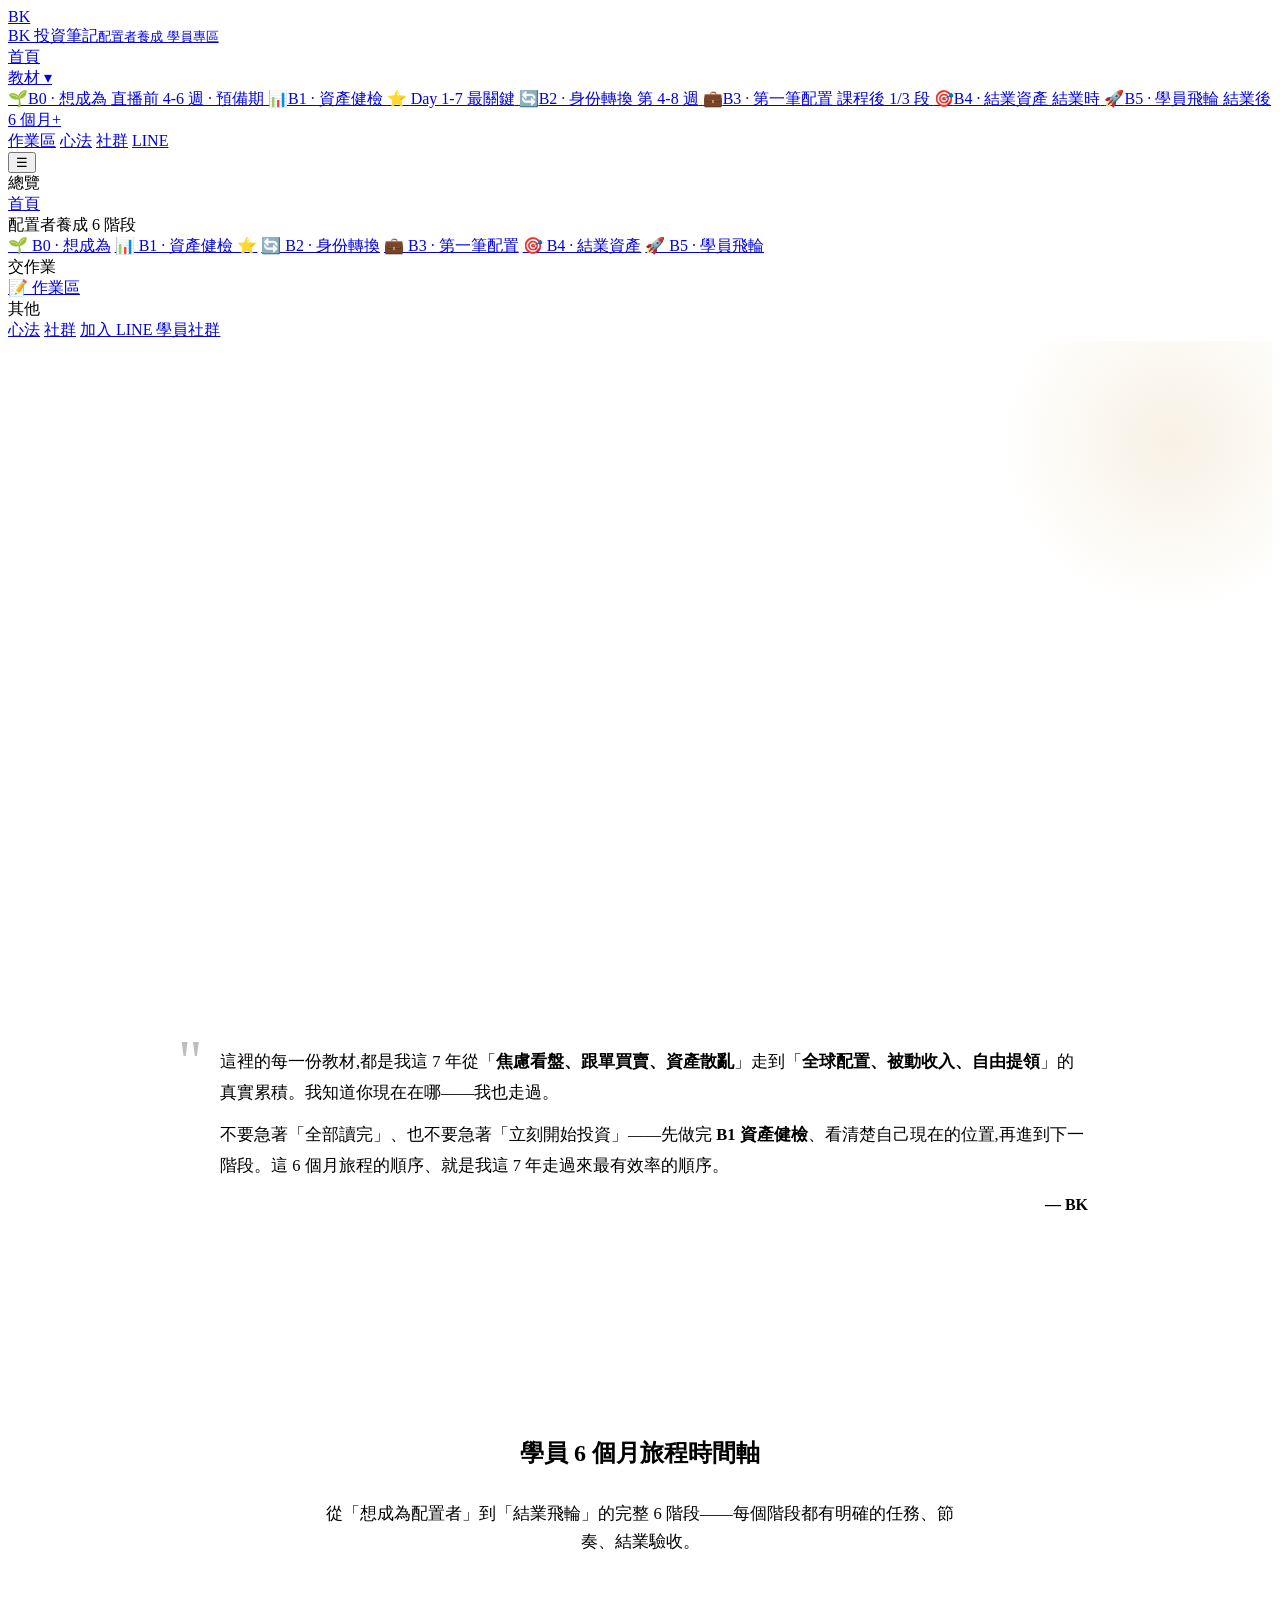
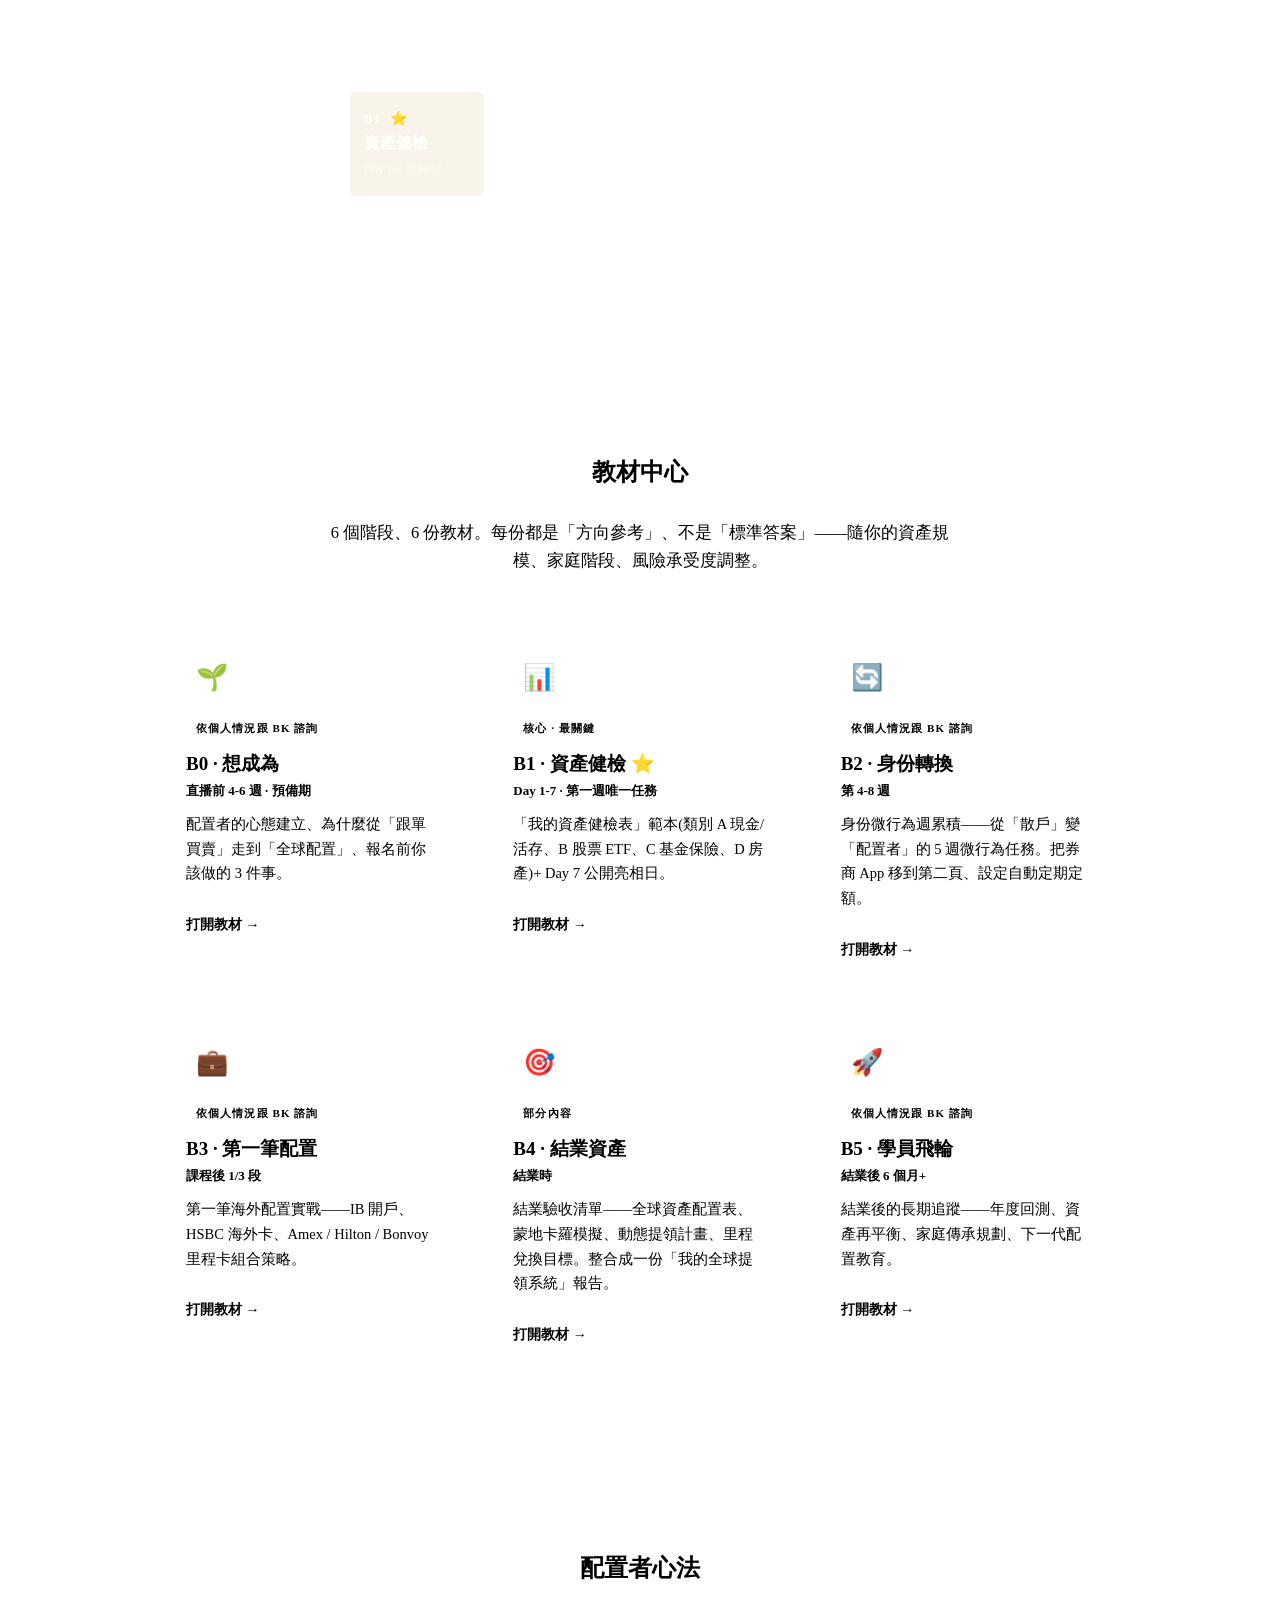
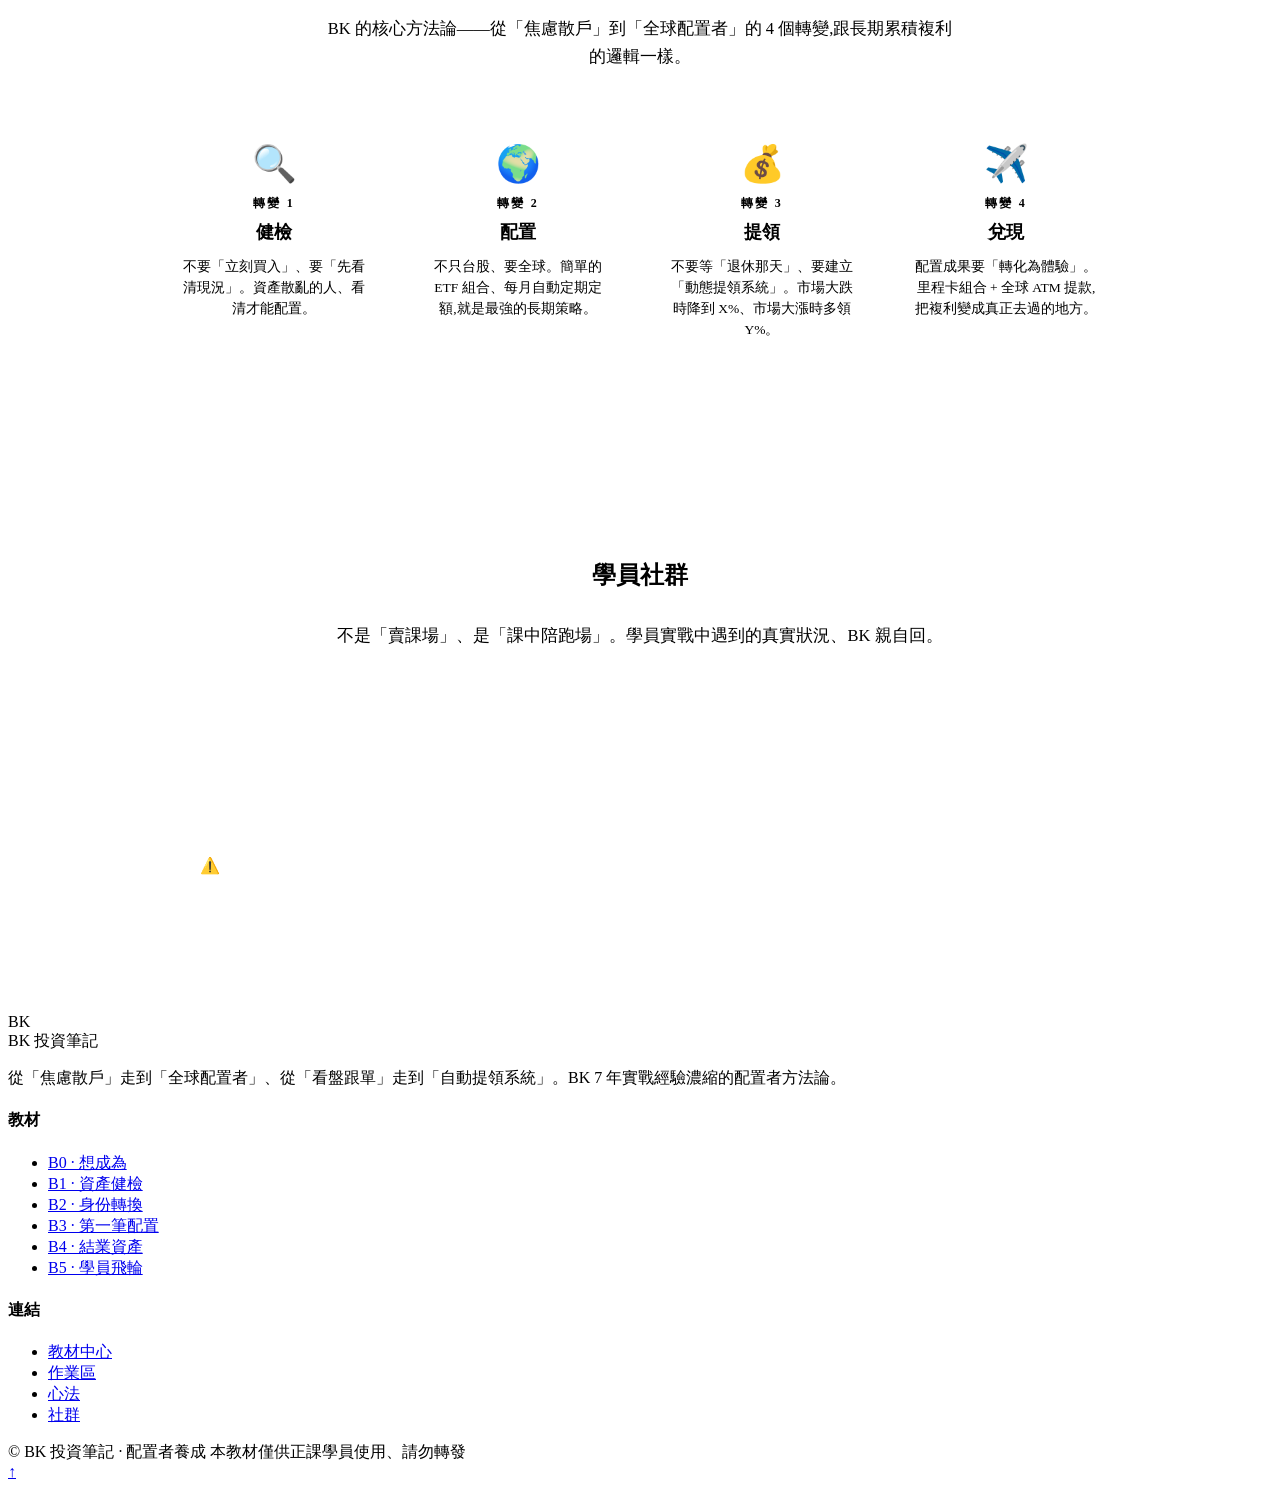
==== index.html @ ac39cd27 "更新 index.html via EZPage" ====
<!DOCTYPE html>
<html lang="zh-Hant">
<head>
<meta charset="UTF-8">
<meta name="viewport" content="width=device-width, initial-scale=1.0">
<meta http-equiv="Cache-Control" content="no-cache, no-store, must-revalidate">
<title>BK 投資筆記｜配置者養成 學員專區</title>
<link rel="stylesheet" href="shared.css">
<style>
  /* ===== Hero ===== */
  .hero {
    background: linear-gradient(135deg, var(--bg-darker) 0%, var(--forest) 60%, var(--forest-deep) 100%);
    color: #fff;
    padding: 100px 36px 80px;
    position: relative;
    overflow: hidden;
  }
  .hero::before {
    content: "";
    position: absolute;
    top: -100px; right: -100px;
    width: 400px; height: 400px;
    background: radial-gradient(circle, rgba(212,180,106,0.18) 0%, transparent 60%);
    pointer-events: none;
  }
  .hero-inner {
    max-width: 960px;
    margin: 0 auto;
    position: relative;
    z-index: 2;
  }
  .hero-eyebrow {
    color: var(--gold-bright);
    font-size: 13px;
    letter-spacing: 0.3em;
    text-transform: uppercase;
    font-weight: 700;
    margin-bottom: 16px;
  }
  .hero h1 {
    color: #fff;
    font-size: 48px;
    line-height: 1.15;
    margin: 0 0 20px;
    font-weight: 800;
    letter-spacing: -0.01em;
    max-width: 760px;
  }
  @media (max-width: 640px) { .hero { padding: 60px 22px 50px; } .hero h1 { font-size: 30px; } }
  .hero h1 .accent {
    background: linear-gradient(135deg, var(--gold-bright), var(--gold));
    -webkit-background-clip: text;
    background-clip: text;
    color: transparent;
  }
  .hero-sub {
    font-size: 18px;
    color: rgba(255,255,255,0.85);
    line-height: 1.65;
    max-width: 660px;
    margin: 0 0 32px;
  }
  .hero-stats {
    display: flex;
    flex-wrap: wrap;
    gap: 32px;
    margin-top: 36px;
    padding-top: 32px;
    border-top: 1px solid rgba(255,255,255,0.15);
  }
  .hero-stats .stat-num {
    font-size: 32px;
    font-weight: 800;
    color: var(--gold-bright);
    line-height: 1;
    margin-bottom: 6px;
  }
  .hero-stats .stat-lbl {
    font-size: 13px;
    color: rgba(255,255,255,0.75);
    letter-spacing: 0.05em;
  }

  /* ===== Section helpers ===== */
  .home-section {
    max-width: 960px;
    margin: 0 auto;
    padding: 80px 36px;
  }
  @media (max-width: 640px) { .home-section { padding: 60px 22px; } }
  .home-section h2.centered {
    display: block;
    border-bottom: 0;
    text-align: center;
    margin-bottom: 12px;
    padding-bottom: 0;
  }
  .home-section h2.centered::after {
    content: "";
    display: block;
    width: 60px; height: 3px;
    background: var(--gold);
    margin: 16px auto 0;
  }
  .section-lead {
    text-align: center;
    color: var(--ink-2);
    font-size: 16.5px;
    max-width: 640px;
    margin: 0 auto 48px;
    line-height: 1.7;
  }

  /* ===== BK 給你的話 ===== */
  .bk-msg {
    background: var(--bg-card);
    border: 1px solid var(--line);
    border-left: 5px solid var(--gold);
    border-radius: 0 6px 6px 0;
    padding: 28px 32px;
    margin-top: 40px;
    position: relative;
  }
  .bk-msg .quote-mark {
    position: absolute;
    top: 12px; left: 18px;
    font-family: Georgia, serif;
    font-size: 60px;
    color: var(--gold);
    line-height: 1;
    opacity: 0.25;
  }
  .bk-msg .bm-text {
    font-size: 16.5px;
    color: var(--ink-2);
    line-height: 1.85;
    padding-left: 28px;
    margin: 0 0 12px;
  }
  .bk-msg .bm-sign {
    text-align: right;
    color: var(--gold-deep);
    font-weight: 700;
    margin-top: 14px;
    padding-left: 28px;
  }

  /* ===== B0-B5 時間軸 ===== */
  .journey-box {
    background: linear-gradient(135deg, var(--bg-darker) 0%, var(--forest) 100%);
    color: #fff;
    border-radius: 8px;
    padding: 40px;
    margin: 40px 0;
  }
  @media (max-width: 640px) { .journey-box { padding: 28px 22px; } }
  .journey-box h3 {
    color: var(--gold-bright);
    font-size: 14px;
    letter-spacing: 0.25em;
    text-transform: uppercase;
    font-weight: 700;
    margin: 0 0 28px;
  }
  .journey-grid {
    display: grid;
    grid-template-columns: repeat(6, 1fr);
    gap: 12px;
  }
  @media (max-width: 900px) { .journey-grid { grid-template-columns: repeat(3, 1fr); } }
  @media (max-width: 600px) { .journey-grid { grid-template-columns: repeat(2, 1fr); } }
  .journey-item {
    background: rgba(255,255,255,0.06);
    padding: 18px 14px;
    border-radius: 6px;
    border: 1px solid rgba(255,255,255,0.08);
    text-decoration: none;
    color: inherit;
    transition: all 0.2s;
    display: block;
  }
  .journey-item:hover {
    background: rgba(212,180,106,0.12);
    border-color: var(--gold);
    transform: translateY(-2px);
  }
  .journey-item.featured {
    background: rgba(212,180,106,0.15);
    border-color: var(--gold);
    box-shadow: 0 0 0 1px var(--gold);
  }
  .journey-item .ji-num {
    color: var(--gold-bright);
    font-size: 13px;
    font-weight: 800;
    letter-spacing: 0.1em;
    margin-bottom: 6px;
  }
  .journey-item .ji-star {
    color: var(--gold);
    font-size: 14px;
    margin-left: 4px;
  }
  .journey-item .ji-title {
    color: #fff;
    font-weight: 700;
    font-size: 15.5px;
    margin-bottom: 6px;
  }
  .journey-item .ji-when {
    color: rgba(255,255,255,0.65);
    font-size: 12px;
    line-height: 1.5;
  }

  /* ===== 教材卡片 ===== */
  .mat-grid {
    display: grid;
    grid-template-columns: repeat(3, 1fr);
    gap: 22px;
    margin-top: 32px;
  }
  @media (max-width: 900px) { .mat-grid { grid-template-columns: repeat(2, 1fr); } }
  @media (max-width: 640px) { .mat-grid { grid-template-columns: 1fr; gap: 16px; } }
  .mat-card {
    background: var(--bg-card);
    border: 1px solid var(--line);
    border-radius: 8px;
    padding: 28px 26px;
    transition: all 0.2s;
    position: relative;
    overflow: hidden;
    text-decoration: none;
    color: inherit;
    display: block;
  }
  .mat-card::before {
    content: "";
    position: absolute;
    top: 0; left: 0; right: 0;
    height: 4px;
    background: var(--gold);
    transform: scaleX(0);
    transform-origin: left;
    transition: transform 0.25s;
  }
  .mat-card:hover {
    border-color: var(--gold);
    transform: translateY(-4px);
    box-shadow: 0 12px 32px rgba(13,58,35,0.12);
  }
  .mat-card:hover::before { transform: scaleX(1); }
  .mat-card .mat-icon {
    width: 52px; height: 52px;
    background: linear-gradient(135deg, var(--gold-soft), var(--gold-bright));
    border-radius: 8px;
    display: flex;
    align-items: center;
    justify-content: center;
    font-size: 26px;
    margin-bottom: 14px;
  }
  .mat-card.featured .mat-icon {
    background: linear-gradient(135deg, var(--forest), var(--forest-deep));
    color: #fff;
  }
  .mat-card .mat-tag {
    display: inline-block;
    background: var(--gold-soft);
    color: var(--gold-deep);
    font-size: 11px;
    letter-spacing: 0.1em;
    font-weight: 700;
    padding: 3px 10px;
    border-radius: 3px;
    margin-bottom: 12px;
  }
  .mat-card .mat-tag.coming {
    background: var(--bg-soft);
    color: var(--ink-3);
  }
  .mat-card .mat-title {
    font-size: 19px;
    font-weight: 800;
    color: var(--ink);
    margin: 0 0 6px;
    line-height: 1.35;
  }
  .mat-card .mat-when {
    color: var(--ink-3);
    font-size: 13px;
    margin-bottom: 12px;
    font-weight: 600;
  }
  .mat-card .mat-desc {
    color: var(--ink-2);
    font-size: 14.5px;
    line-height: 1.7;
    margin: 0 0 16px;
  }
  .mat-card .mat-cta {
    color: var(--primary);
    font-weight: 700;
    font-size: 14px;
    margin-top: 14px;
    display: inline-flex;
    align-items: center;
    gap: 6px;
  }
  .mat-card:hover .mat-cta { color: var(--gold-deep); }

  /* ===== Methodology ===== */
  .methodology-bg {
    background: var(--bg-soft);
    padding: 80px 0;
  }
  .method-grid {
    display: grid;
    grid-template-columns: repeat(4, 1fr);
    gap: 16px;
    margin-top: 40px;
  }
  @media (max-width: 768px) { .method-grid { grid-template-columns: repeat(2, 1fr); } }
  .method-step {
    background: var(--bg-card);
    border-radius: 6px;
    padding: 24px 22px;
    border-top: 4px solid var(--gold);
    text-align: center;
  }
  .method-step .ms-icon { font-size: 36px; margin-bottom: 10px; }
  .method-step .ms-name {
    color: var(--gold-deep);
    font-size: 12px;
    letter-spacing: 0.18em;
    font-weight: 700;
    margin-bottom: 8px;
  }
  .method-step .ms-title {
    font-size: 18px;
    font-weight: 800;
    color: var(--ink);
    margin: 0 0 8px;
  }
  .method-step .ms-desc {
    font-size: 13.5px;
    color: var(--ink-2);
    line-height: 1.55;
  }

  /* ===== Community ===== */
  .community-card {
    background: linear-gradient(135deg, var(--bg-darker) 0%, var(--forest) 100%);
    color: #fff;
    border-radius: 8px;
    padding: 48px 40px;
    margin-top: 40px;
    display: flex;
    flex-wrap: wrap;
    align-items: center;
    gap: 32px;
    justify-content: space-between;
  }
  @media (max-width: 640px) { .community-card { padding: 32px 24px; } }
  .community-card .cc-text { flex: 1 1 320px; }
  .community-card h3 { color: #fff; font-size: 24px; margin: 0 0 12px; }
  .community-card p { color: rgba(255,255,255,0.8); margin: 0 0 6px; line-height: 1.7; }
  .community-card .cc-btn {
    background: var(--gold);
    color: #fff;
    text-decoration: none;
    padding: 14px 28px;
    border-radius: 6px;
    font-weight: 800;
    font-size: 16px;
    letter-spacing: 0.05em;
    transition: all 0.2s;
    flex-shrink: 0;
  }
  .community-card .cc-btn:hover {
    background: var(--gold-bright);
    transform: translateY(-2px);
    box-shadow: 0 8px 20px rgba(212,180,106,0.3);
  }
</style>
</head>
<body>

<!-- ===== TOP NAV ===== -->
<nav class="topnav">
  <a href="index.html" class="brand">
    <div class="brand-mark">BK</div>
    <div class="brand-text">BK 投資筆記<small>配置者養成 學員專區</small></div>
  </a>
  <div class="nav-links desktop">
    <a href="index.html" class="nav-link" data-page="index">首頁</a>
    <div class="nav-dropdown">
      <a href="#" class="nav-link" data-page="textbook" onclick="event.preventDefault();">教材 ▾</a>
      <div class="nav-dropdown-menu">
        <a href="教材-B0-想成為.html" class="nav-dropdown-item">
          <span class="item-icon">🌱</span>B0 · 想成為
          <span class="item-desc">直播前 4-6 週 · 預備期</span>
        </a>
        <a href="教材-B1-資產健檢.html" class="nav-dropdown-item">
          <span class="item-icon">📊</span>B1 · 資產健檢 ⭐
          <span class="item-desc">Day 1-7 最關鍵</span>
        </a>
        <a href="教材-B2-身份轉換.html" class="nav-dropdown-item">
          <span class="item-icon">🔄</span>B2 · 身份轉換
          <span class="item-desc">第 4-8 週</span>
        </a>
        <a href="教材-B3-第一筆配置.html" class="nav-dropdown-item">
          <span class="item-icon">💼</span>B3 · 第一筆配置
          <span class="item-desc">課程後 1/3 段</span>
        </a>
        <a href="教材-B4-結業資產.html" class="nav-dropdown-item">
          <span class="item-icon">🎯</span>B4 · 結業資產
          <span class="item-desc">結業時</span>
        </a>
        <a href="教材-B5-學員飛輪.html" class="nav-dropdown-item">
          <span class="item-icon">🚀</span>B5 · 學員飛輪
          <span class="item-desc">結業後 6 個月+</span>
        </a>
      </div>
    </div>
    <a href="作業區.html" class="nav-link" data-page="homework">作業區</a>
    <a href="index.html#methodology" class="nav-link">心法</a>
    <a href="index.html#community" class="nav-link">社群</a>
    <a href="https://lin.ee/6PuIdSx" class="nav-link nav-cta" target="_blank" rel="noopener noreferrer">LINE</a>
  </div>
  <button class="hamburger" onclick="toggleMobileMenu()">☰</button>
</nav>

<div class="mobile-menu" id="mobileMenu">
  <div class="mob-section">總覽</div>
  <a href="index.html" class="nav-link">首頁</a>
  <div class="mob-section">配置者養成 6 階段</div>
  <a href="教材-B0-想成為.html" class="nav-link">🌱 B0 · 想成為</a>
  <a href="教材-B1-資產健檢.html" class="nav-link">📊 B1 · 資產健檢 ⭐</a>
  <a href="教材-B2-身份轉換.html" class="nav-link">🔄 B2 · 身份轉換</a>
  <a href="教材-B3-第一筆配置.html" class="nav-link">💼 B3 · 第一筆配置</a>
  <a href="教材-B4-結業資產.html" class="nav-link">🎯 B4 · 結業資產</a>
  <a href="教材-B5-學員飛輪.html" class="nav-link">🚀 B5 · 學員飛輪</a>
  <div class="mob-section">交作業</div>
  <a href="作業區.html" class="nav-link">📝 作業區</a>
  <div class="mob-section">其他</div>
  <a href="index.html#methodology" class="nav-link">心法</a>
  <a href="index.html#community" class="nav-link">社群</a>
  <a href="https://lin.ee/6PuIdSx" class="nav-link nav-cta" target="_blank" rel="noopener noreferrer">加入 LINE 學員社群</a>
</div>

<script>
function toggleMobileMenu() {
  document.getElementById('mobileMenu').classList.toggle('open');
}
document.addEventListener('click', function(e) {
  const menu = document.getElementById('mobileMenu');
  const hamb = document.querySelector('.hamburger');
  if (menu && menu.classList.contains('open') && !menu.contains(e.target) && !hamb.contains(e.target)) {
    menu.classList.remove('open');
  }
});
const path = window.location.pathname.split('/').pop();
document.querySelectorAll('.nav-link[data-page]').forEach(el => {
  if ((el.dataset.page === 'index' && (path === '' || path === 'index.html')) ||
      (el.dataset.page === 'textbook' && path.startsWith('教材-')) ||
      (el.dataset.page === 'homework' && path === '作業區.html')) {
    el.classList.add('active');
  }
});
</script>


<!-- ===== HERO ===== -->
<section class="hero">
  <div class="hero-inner">
    <div class="hero-eyebrow">學員專屬 · MEMBER AREA</div>
    <h1>歡迎來到<br><span class="accent">BK 投資筆記</span> 配置者養成</h1>
    <p class="hero-sub">這裡有 BK 為你準備的所有教材——從資產健檢、身份轉換、第一筆配置,到結業資產整合報告。從焦慮散戶,變成有系統的全球配置者。隨時翻閱、實戰中能用上的全在這。</p>
    <div class="hero-stats">
      <div>
        <div class="stat-num">6</div>
        <div class="stat-lbl">階段養成旅程</div>
      </div>
      <div>
        <div class="stat-num">6</div>
        <div class="stat-lbl">個月完整陪跑</div>
      </div>
      <div>
        <div class="stat-num">7</div>
        <div class="stat-lbl">年指數投資歷程</div>
      </div>
      <div>
        <div class="stat-num">30+</div>
        <div class="stat-lbl">已走訪國家</div>
      </div>
    </div>
  </div>
</section>

<!-- ===== BK 給你的話 ===== -->
<section class="home-section">
  <div class="bk-msg">
    <div class="quote-mark">"</div>
    <p class="bm-text">這裡的每一份教材,都是我這 7 年從「<strong>焦慮看盤、跟單買賣、資產散亂</strong>」走到「<strong>全球配置、被動收入、自由提領</strong>」的真實累積。我知道你現在在哪——我也走過。</p>
    <p class="bm-text">不要急著「全部讀完」、也不要急著「立刻開始投資」——先做完 <strong>B1 資產健檢</strong>、看清楚自己現在的位置,再進到下一階段。這 6 個月旅程的順序、就是我這 7 年走過來最有效率的順序。</p>
    <p class="bm-sign">— BK</p>
  </div>
</section>

<!-- ===== B0-B5 時間軸 ===== -->
<section class="home-section" id="journey">
  <h2 class="centered">學員 6 個月旅程時間軸</h2>
  <p class="section-lead">從「想成為配置者」到「結業飛輪」的完整 6 階段——每個階段都有明確的任務、節奏、結業驗收。</p>

  <div class="journey-box">
    <h3>配置者養成 6 階段</h3>
    <div class="journey-grid">
      <a href="教材-B0-想成為.html" class="journey-item">
        <div class="ji-num">B0</div>
        <div class="ji-title">想成為</div>
        <div class="ji-when">直播前 4-6 週</div>
      </a>
      <a href="教材-B1-資產健檢.html" class="journey-item featured">
        <div class="ji-num">B1 <span class="ji-star">⭐</span></div>
        <div class="ji-title">資產健檢</div>
        <div class="ji-when">Day 1-7 最關鍵</div>
      </a>
      <a href="教材-B2-身份轉換.html" class="journey-item">
        <div class="ji-num">B2</div>
        <div class="ji-title">身份轉換</div>
        <div class="ji-when">第 4-8 週</div>
      </a>
      <a href="教材-B3-第一筆配置.html" class="journey-item">
        <div class="ji-num">B3</div>
        <div class="ji-title">第一筆配置</div>
        <div class="ji-when">課程後 1/3 段</div>
      </a>
      <a href="教材-B4-結業資產.html" class="journey-item">
        <div class="ji-num">B4</div>
        <div class="ji-title">結業資產</div>
        <div class="ji-when">結業時</div>
      </a>
      <a href="教材-B5-學員飛輪.html" class="journey-item">
        <div class="ji-num">B5</div>
        <div class="ji-title">學員飛輪</div>
        <div class="ji-when">結業後 6 個月+</div>
      </a>
    </div>
  </div>
</section>

<!-- ===== 教材中心 ===== -->
<section class="home-section" id="materials">
  <h2 class="centered">教材中心</h2>
  <p class="section-lead">6 個階段、6 份教材。每份都是「方向參考」、不是「標準答案」——隨你的資產規模、家庭階段、風險承受度調整。</p>

  <div class="mat-grid">
    <a href="教材-B0-想成為.html" class="mat-card">
      <div class="mat-icon">🌱</div>
      <span class="mat-tag coming">依個人情況跟 BK 諮詢</span>
      <h3 class="mat-title">B0 · 想成為</h3>
      <div class="mat-when">直播前 4-6 週 · 預備期</div>
      <p class="mat-desc">配置者的心態建立、為什麼從「跟單買賣」走到「全球配置」、報名前你該做的 3 件事。</p>
      <div class="mat-cta">打開教材 →</div>
    </a>

    <a href="教材-B1-資產健檢.html" class="mat-card featured">
      <div class="mat-icon">📊</div>
      <span class="mat-tag">核心 · 最關鍵</span>
      <h3 class="mat-title">B1 · 資產健檢 ⭐</h3>
      <div class="mat-when">Day 1-7 · 第一週唯一任務</div>
      <p class="mat-desc">「我的資產健檢表」範本(類別 A 現金/活存、B 股票 ETF、C 基金保險、D 房產)+ Day 7 公開亮相日。</p>
      <div class="mat-cta">打開教材 →</div>
    </a>

    <a href="教材-B2-身份轉換.html" class="mat-card">
      <div class="mat-icon">🔄</div>
      <span class="mat-tag coming">依個人情況跟 BK 諮詢</span>
      <h3 class="mat-title">B2 · 身份轉換</h3>
      <div class="mat-when">第 4-8 週</div>
      <p class="mat-desc">身份微行為週累積——從「散戶」變「配置者」的 5 週微行為任務。把券商 App 移到第二頁、設定自動定期定額。</p>
      <div class="mat-cta">打開教材 →</div>
    </a>

    <a href="教材-B3-第一筆配置.html" class="mat-card">
      <div class="mat-icon">💼</div>
      <span class="mat-tag coming">依個人情況跟 BK 諮詢</span>
      <h3 class="mat-title">B3 · 第一筆配置</h3>
      <div class="mat-when">課程後 1/3 段</div>
      <p class="mat-desc">第一筆海外配置實戰——IB 開戶、HSBC 海外卡、Amex / Hilton / Bonvoy 里程卡組合策略。</p>
      <div class="mat-cta">打開教材 →</div>
    </a>

    <a href="教材-B4-結業資產.html" class="mat-card">
      <div class="mat-icon">🎯</div>
      <span class="mat-tag">部分內容</span>
      <h3 class="mat-title">B4 · 結業資產</h3>
      <div class="mat-when">結業時</div>
      <p class="mat-desc">結業驗收清單——全球資產配置表、蒙地卡羅模擬、動態提領計畫、里程兌換目標。整合成一份「我的全球提領系統」報告。</p>
      <div class="mat-cta">打開教材 →</div>
    </a>

    <a href="教材-B5-學員飛輪.html" class="mat-card">
      <div class="mat-icon">🚀</div>
      <span class="mat-tag coming">依個人情況跟 BK 諮詢</span>
      <h3 class="mat-title">B5 · 學員飛輪</h3>
      <div class="mat-when">結業後 6 個月+</div>
      <p class="mat-desc">結業後的長期追蹤——年度回測、資產再平衡、家庭傳承規劃、下一代配置教育。</p>
      <div class="mat-cta">打開教材 →</div>
    </a>
  </div>
</section>

<!-- ===== Methodology ===== -->
<div class="methodology-bg" id="methodology">
  <section class="home-section" style="padding-top: 0; padding-bottom: 0;">
    <h2 class="centered">配置者心法</h2>
    <p class="section-lead">BK 的核心方法論——從「焦慮散戶」到「全球配置者」的 4 個轉變,跟長期累積複利的邏輯一樣。</p>

    <div class="method-grid">
      <div class="method-step">
        <div class="ms-icon">🔍</div>
        <div class="ms-name">轉變 1</div>
        <h3 class="ms-title">健檢</h3>
        <p class="ms-desc">不要「立刻買入」、要「先看清現況」。資產散亂的人、看清才能配置。</p>
      </div>
      <div class="method-step">
        <div class="ms-icon">🌍</div>
        <div class="ms-name">轉變 2</div>
        <h3 class="ms-title">配置</h3>
        <p class="ms-desc">不只台股、要全球。簡單的 ETF 組合、每月自動定期定額,就是最強的長期策略。</p>
      </div>
      <div class="method-step">
        <div class="ms-icon">💰</div>
        <div class="ms-name">轉變 3</div>
        <h3 class="ms-title">提領</h3>
        <p class="ms-desc">不要等「退休那天」、要建立「動態提領系統」。市場大跌時降到 X%、市場大漲時多領 Y%。</p>
      </div>
      <div class="method-step">
        <div class="ms-icon">✈️</div>
        <div class="ms-name">轉變 4</div>
        <h3 class="ms-title">兌現</h3>
        <p class="ms-desc">配置成果要「轉化為體驗」。里程卡組合 + 全球 ATM 提款,把複利變成真正去過的地方。</p>
      </div>
    </div>
  </section>
</div>

<!-- ===== Community ===== -->
<section class="home-section" id="community">
  <h2 class="centered">學員社群</h2>
  <p class="section-lead">不是「賣課場」、是「課中陪跑場」。學員實戰中遇到的真實狀況、BK 親自回。</p>

  <div class="community-card">
    <div class="cc-text">
      <h3>加入 BK 投資筆記 LINE 社群</h3>
      <p>不定期線上聚會及實體聚會、學員之間互相分享配置進度、互相監督每月定期定額——孤單的散戶一旦有同溫層、就不會再退回追高殺低。</p>
      <p style="margin-top: 8px; color: var(--gold-bright); font-weight: 700;">⚠️ 群內請勿推薦個股、勿提供投資建議,有問題請私訊 BK。</p>
    </div>
    <a href="https://lin.ee/6PuIdSx" class="cc-btn" target="_blank" rel="noopener noreferrer">加入 LINE 社群 →</a>
  </div>
</section>

<!-- ===== Footer ===== -->
<footer class="site">
  <div class="ft-inner">
    <div class="ft-brand">
      <div class="ft-logo">
        <div class="ft-logo-mark">BK</div>
        <div class="ft-name">BK 投資筆記</div>
      </div>
      <p>從「焦慮散戶」走到「全球配置者」、從「看盤跟單」走到「自動提領系統」。BK 7 年實戰經驗濃縮的配置者方法論。</p>
    </div>
    <div class="ft-col">
      <h4>教材</h4>
      <ul>
        <li><a href="教材-B0-想成為.html">B0 · 想成為</a></li>
        <li><a href="教材-B1-資產健檢.html">B1 · 資產健檢</a></li>
        <li><a href="教材-B2-身份轉換.html">B2 · 身份轉換</a></li>
        <li><a href="教材-B3-第一筆配置.html">B3 · 第一筆配置</a></li>
        <li><a href="教材-B4-結業資產.html">B4 · 結業資產</a></li>
        <li><a href="教材-B5-學員飛輪.html">B5 · 學員飛輪</a></li>
      </ul>
    </div>
    <div class="ft-col">
      <h4>連結</h4>
      <ul>
        <li><a href="index.html#materials">教材中心</a></li>
        <li><a href="作業區.html">作業區</a></li>
        <li><a href="index.html#methodology">心法</a></li>
        <li><a href="index.html#community">社群</a></li>
      </ul>
    </div>
  </div>
  <div class="ft-bottom">
    <span>© BK 投資筆記 · 配置者養成</span>
    <span>本教材僅供正課學員使用、請勿轉發</span>
  </div>
</footer>

<a href="#" class="back-top" title="回到頂端" onclick="window.scrollTo({top:0,behavior:'smooth'});return false;">↑</a>

</body>
</html>
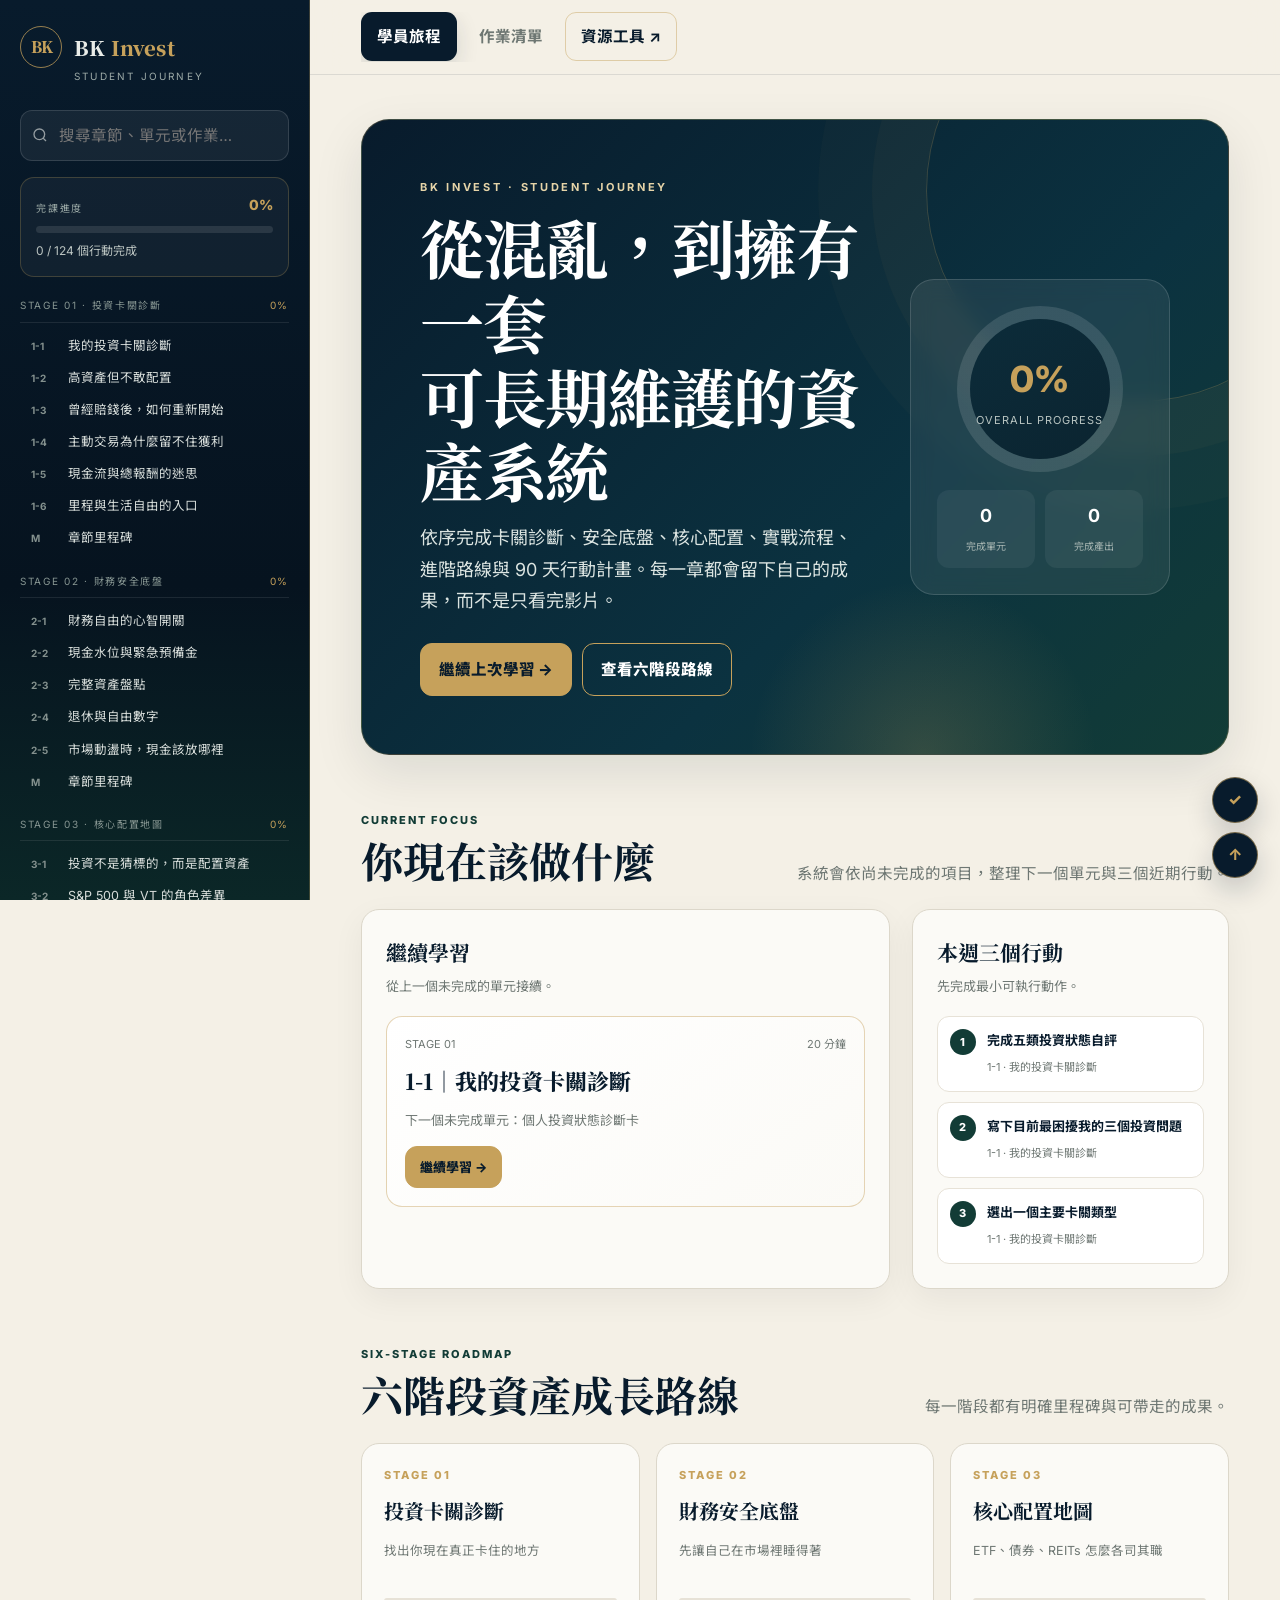
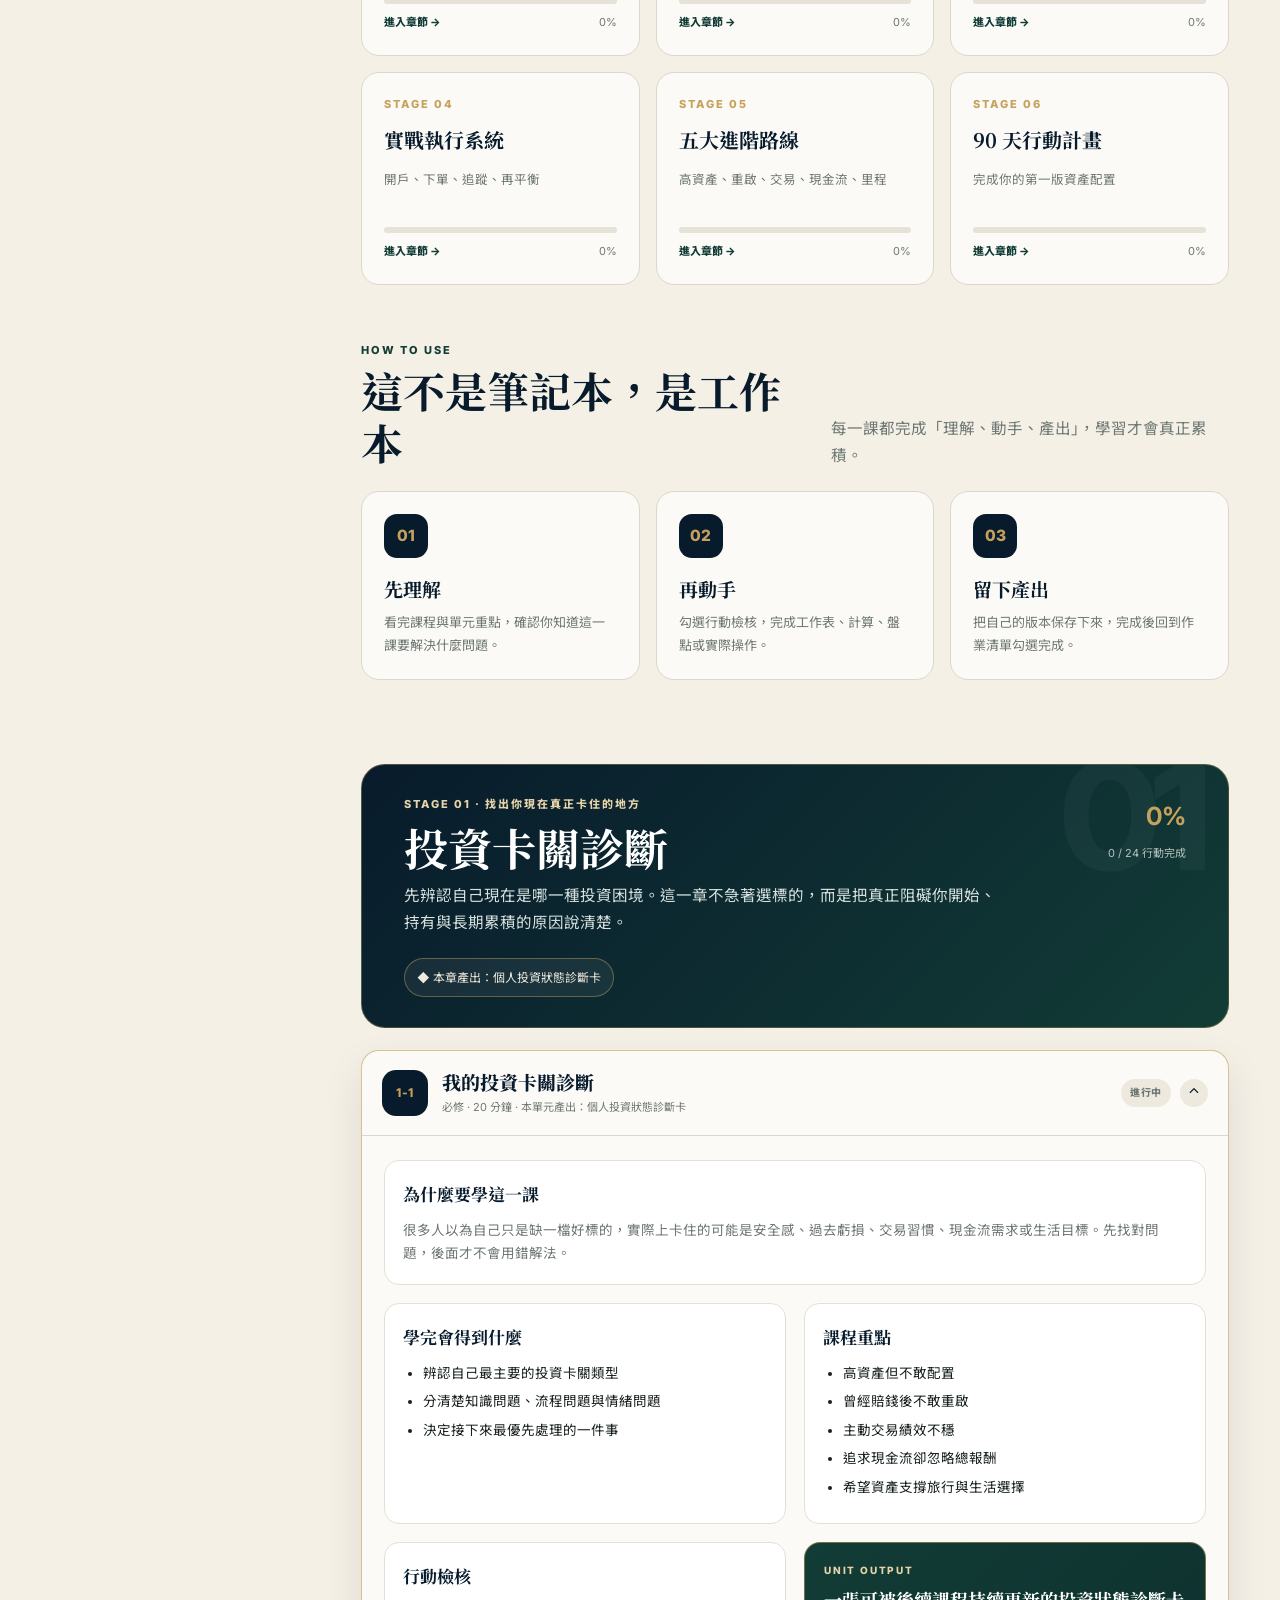
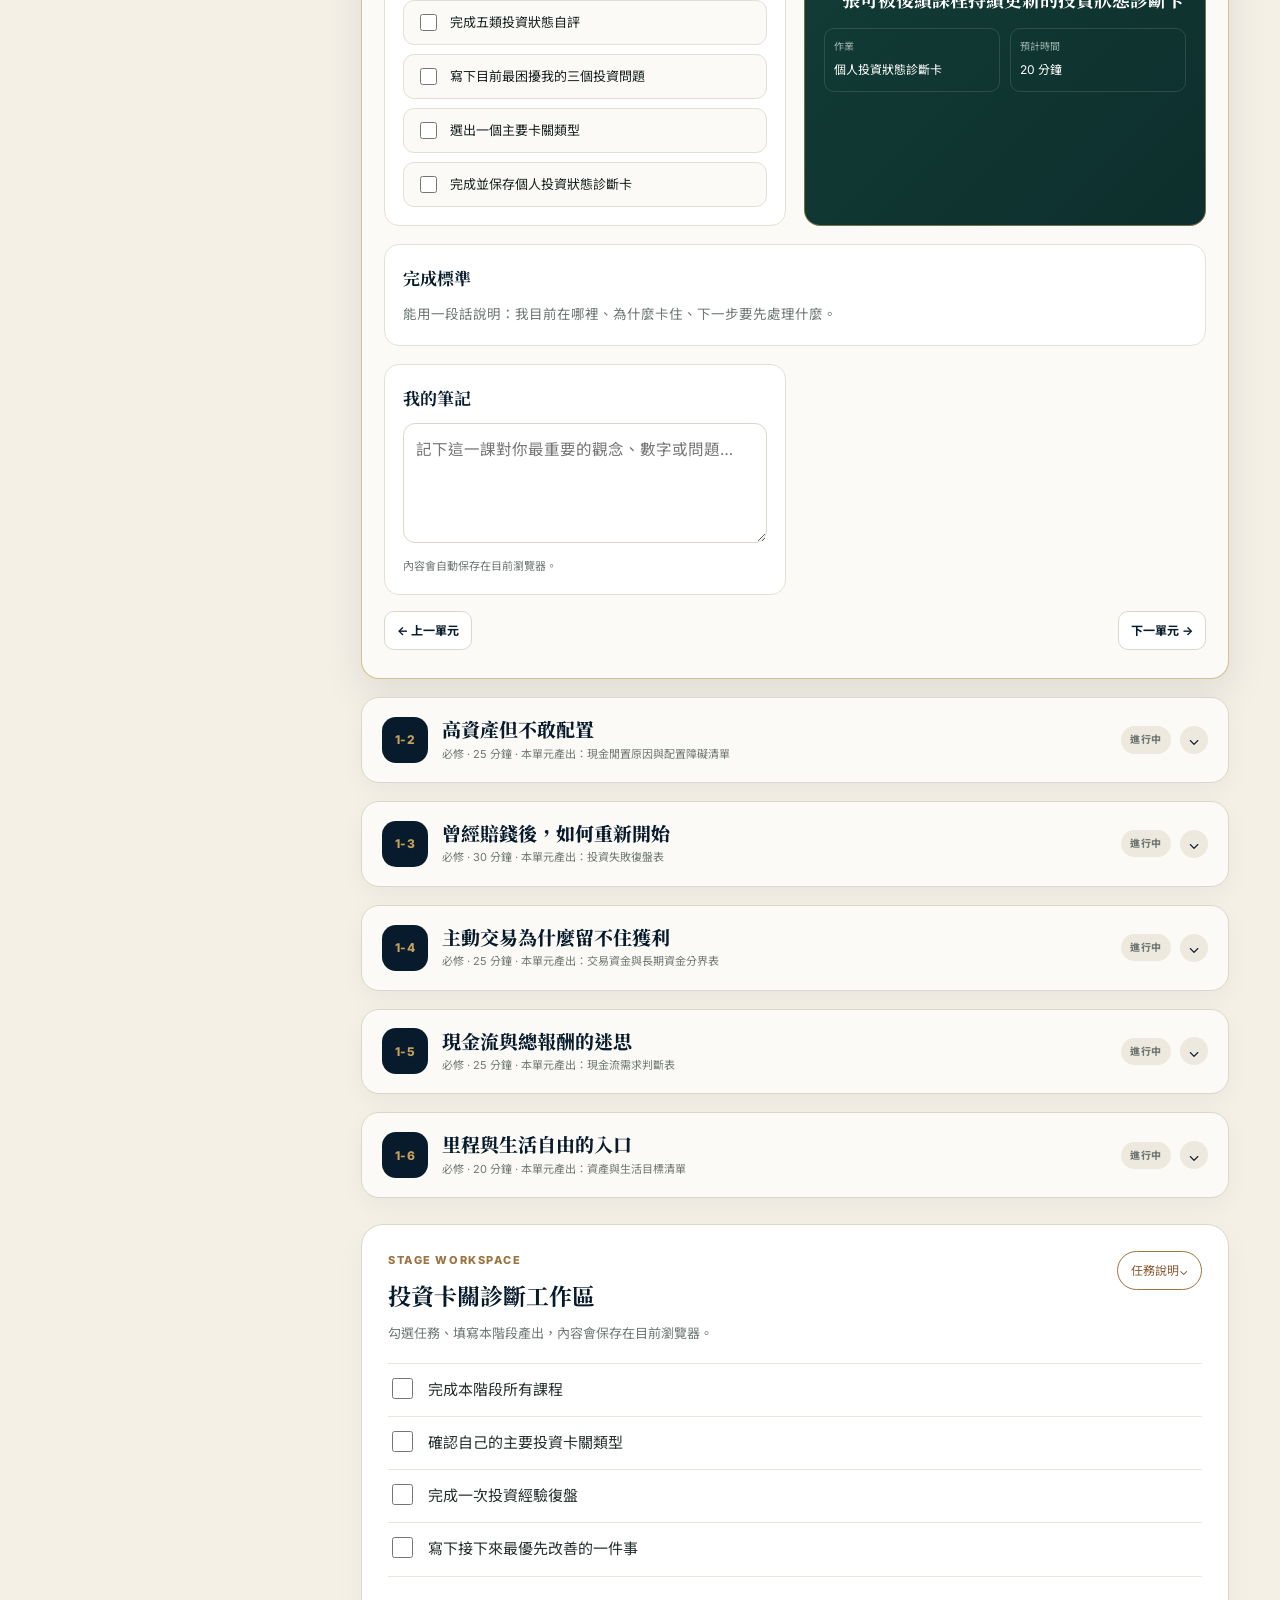
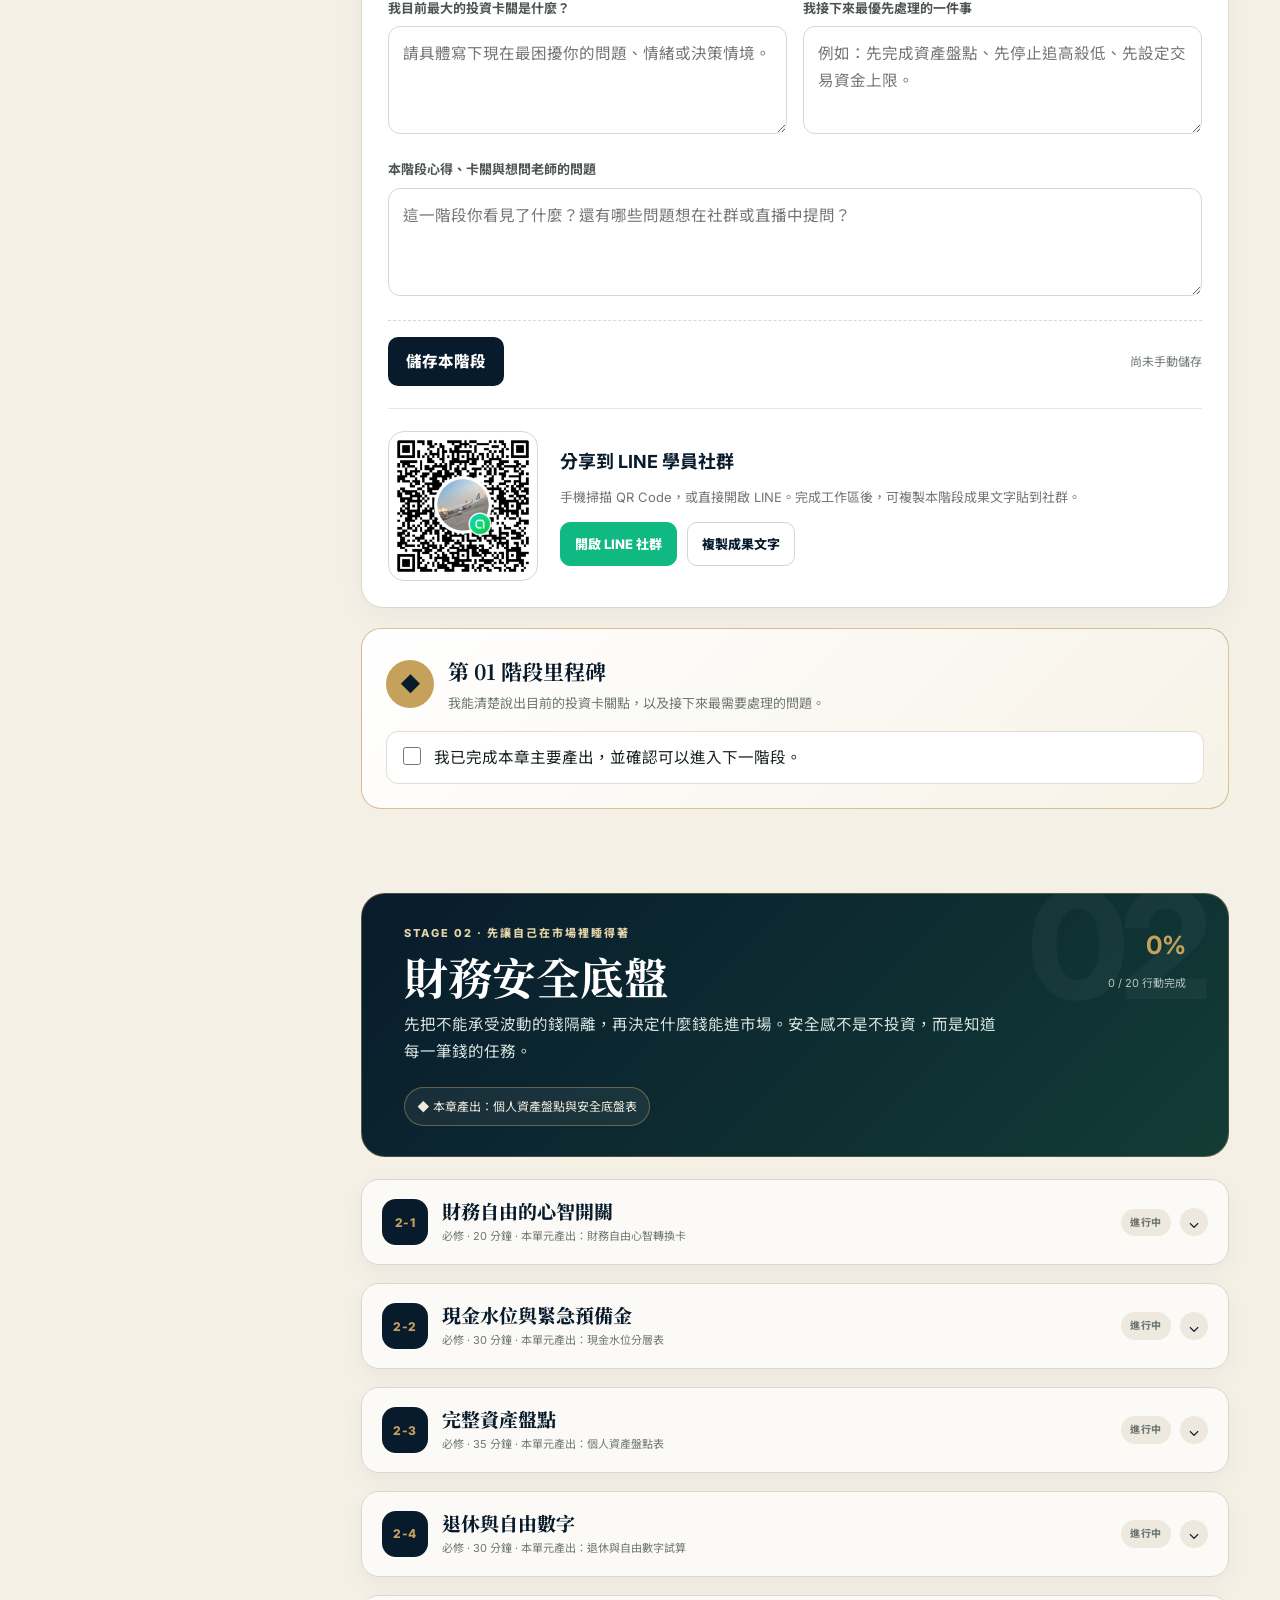
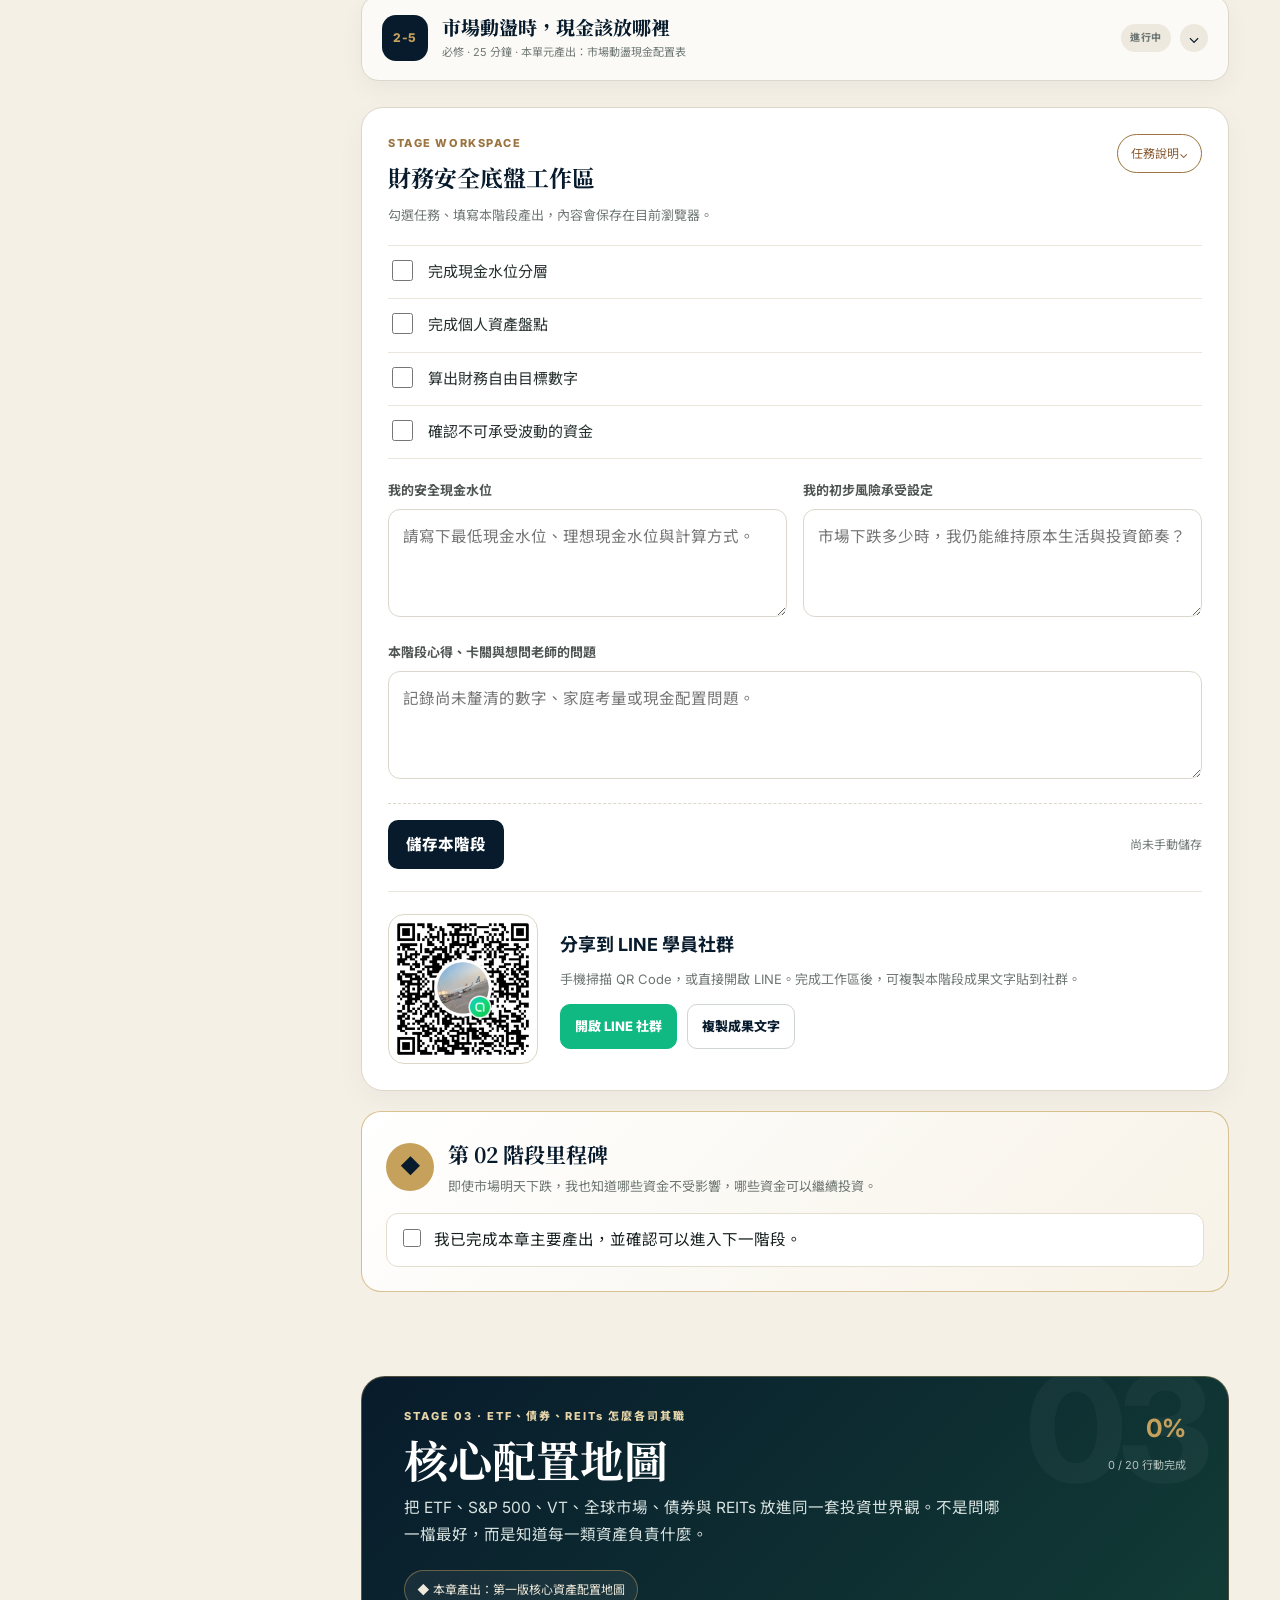
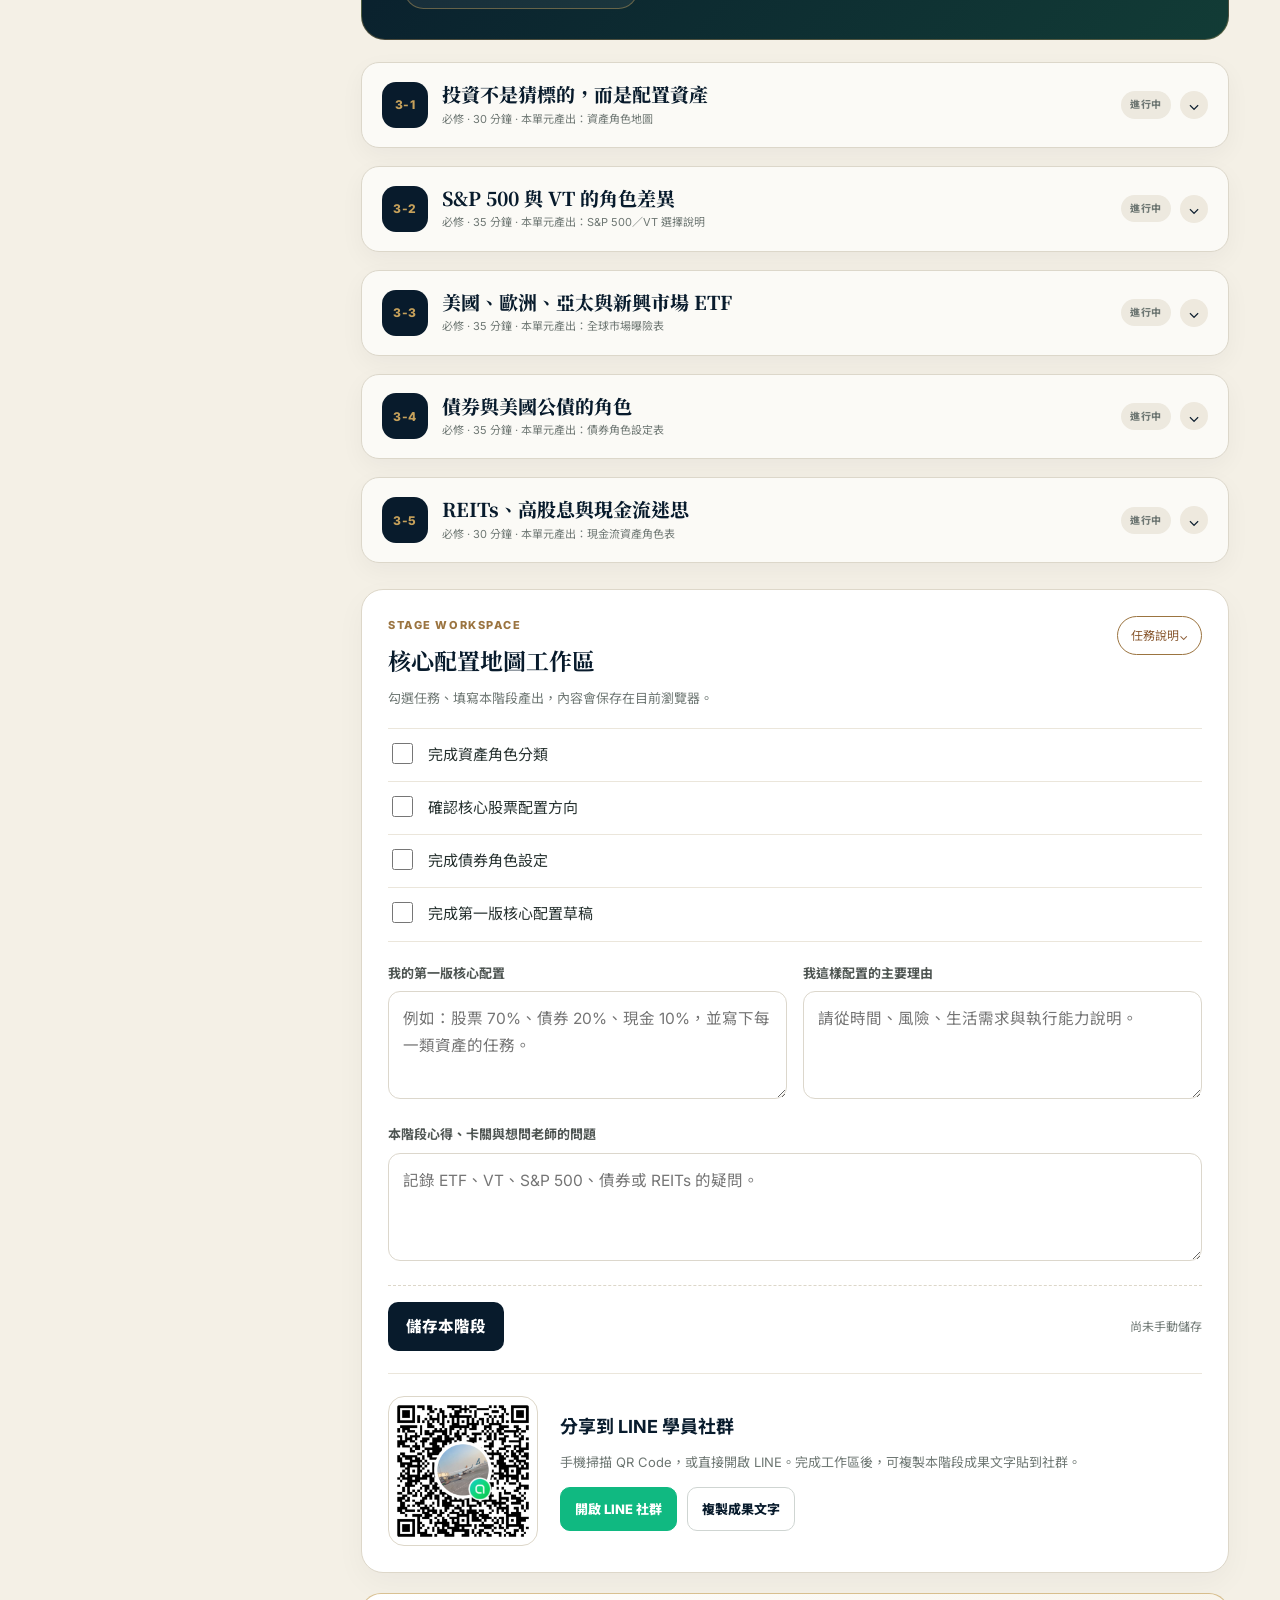
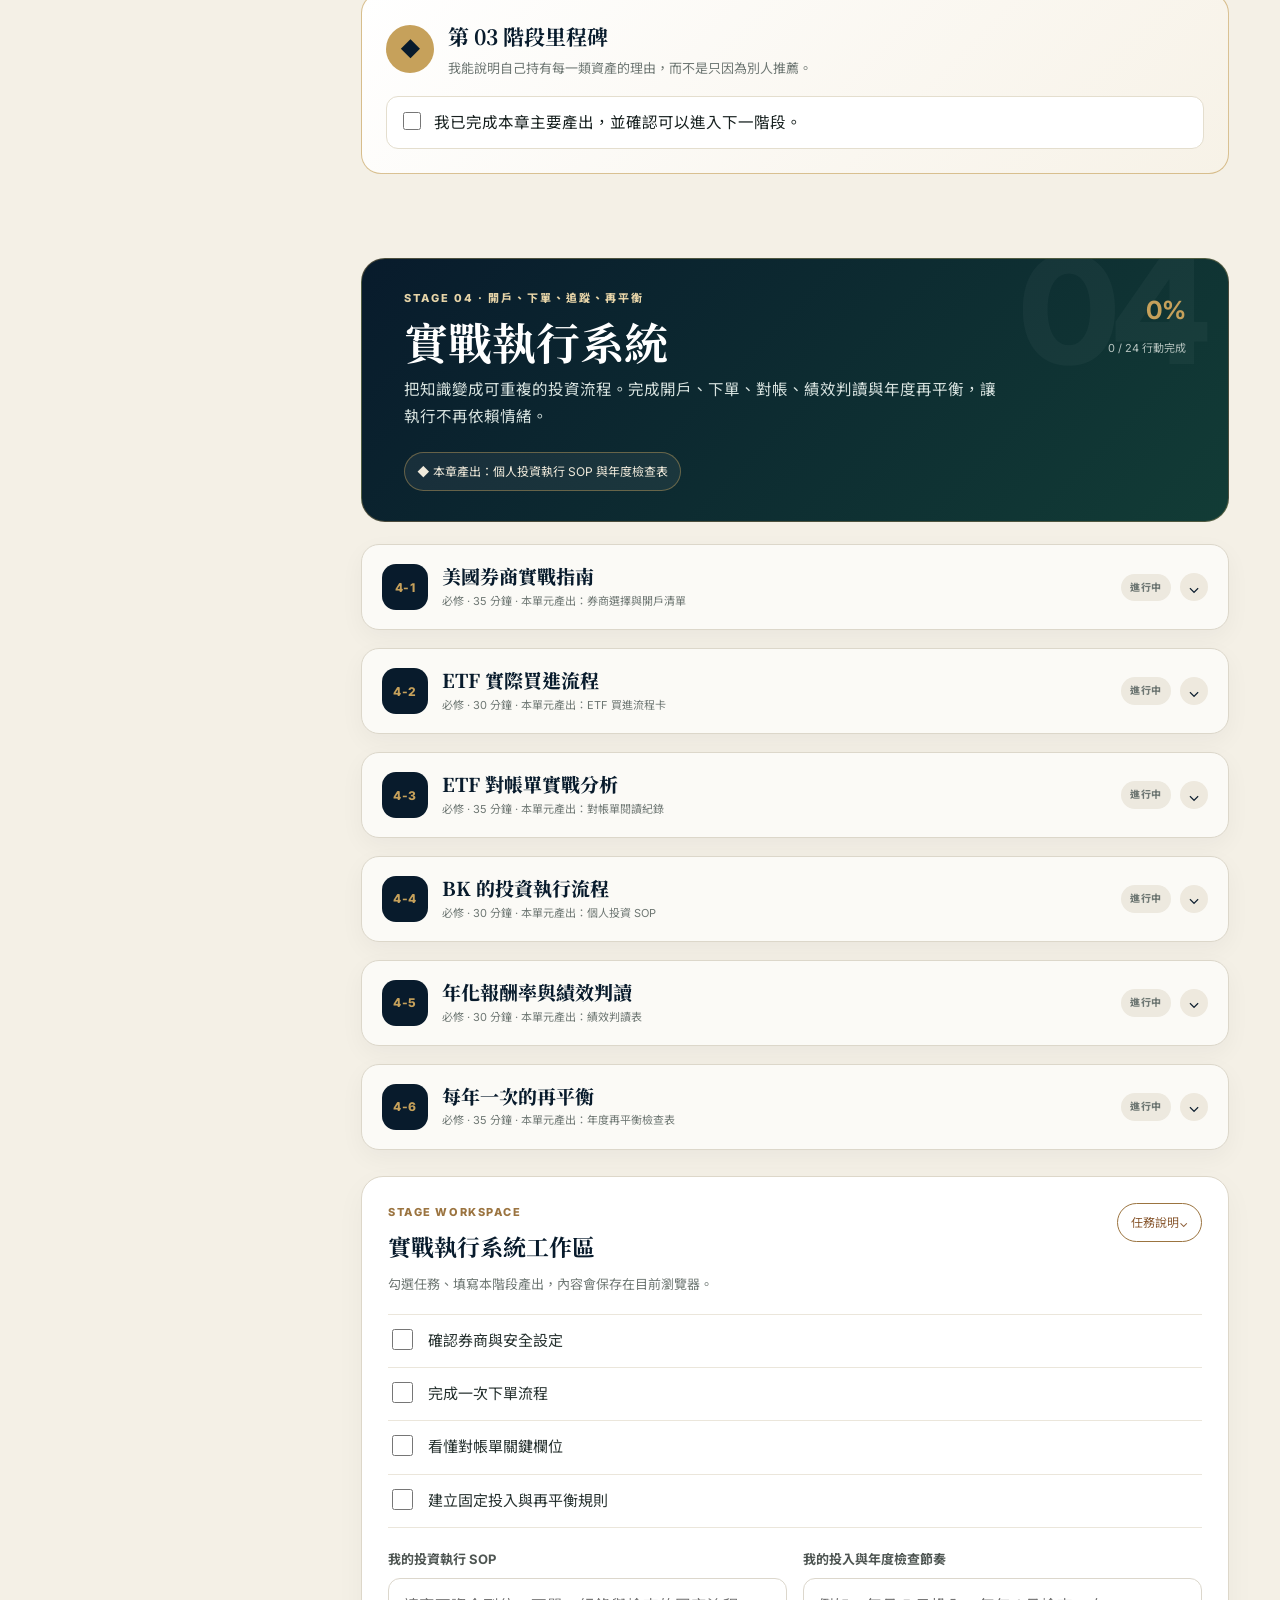
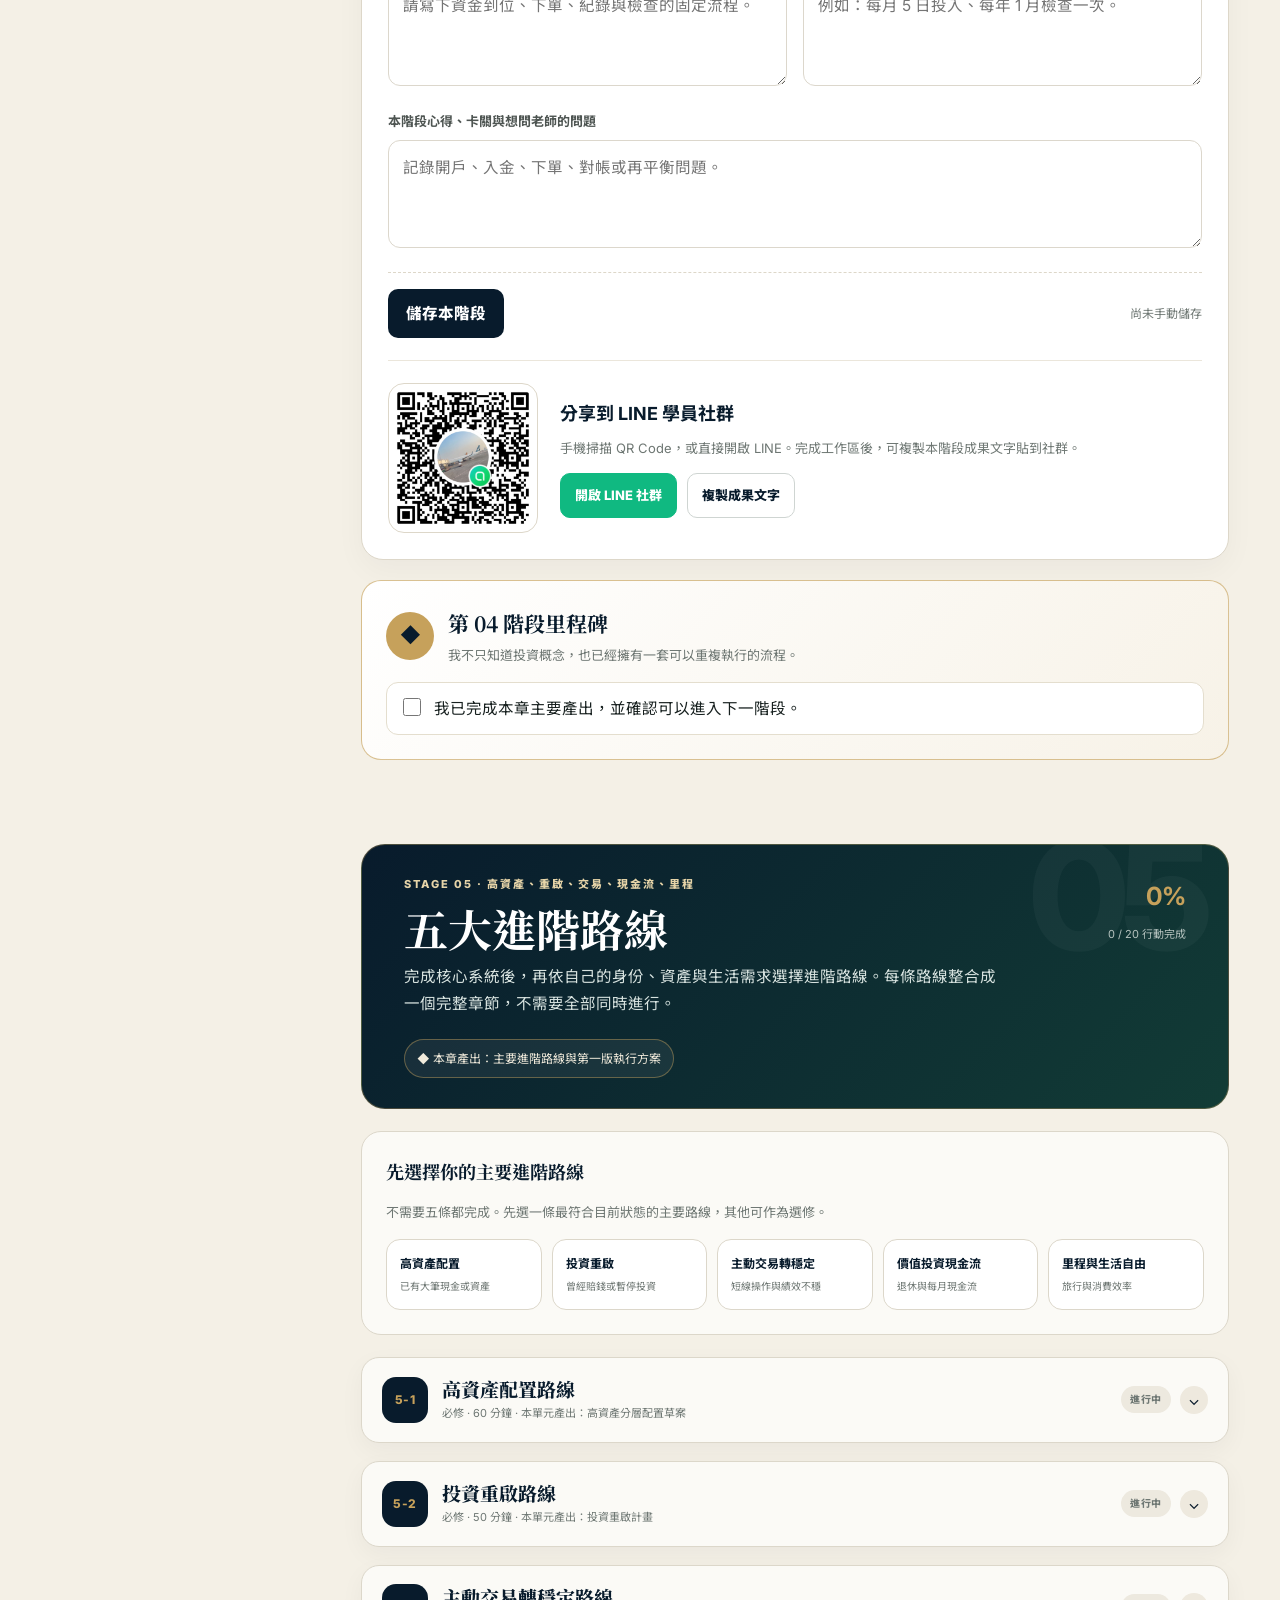
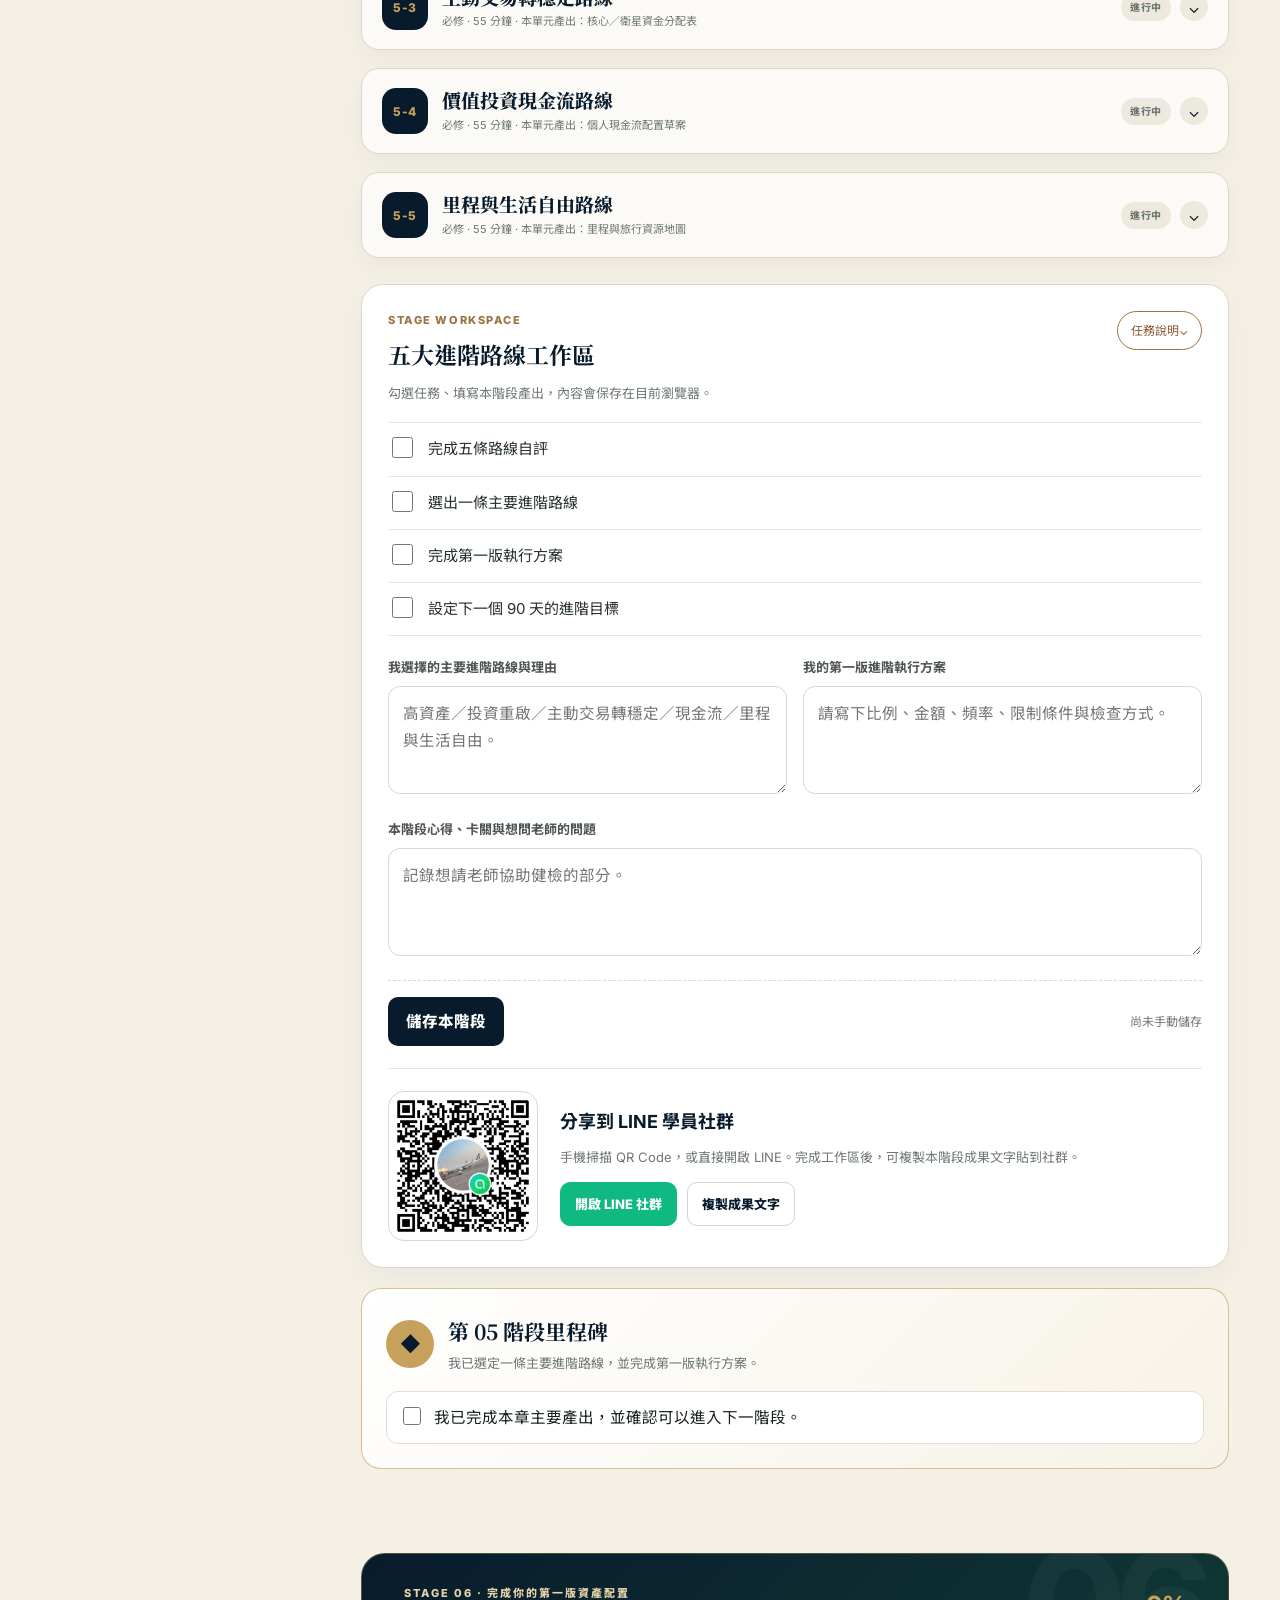
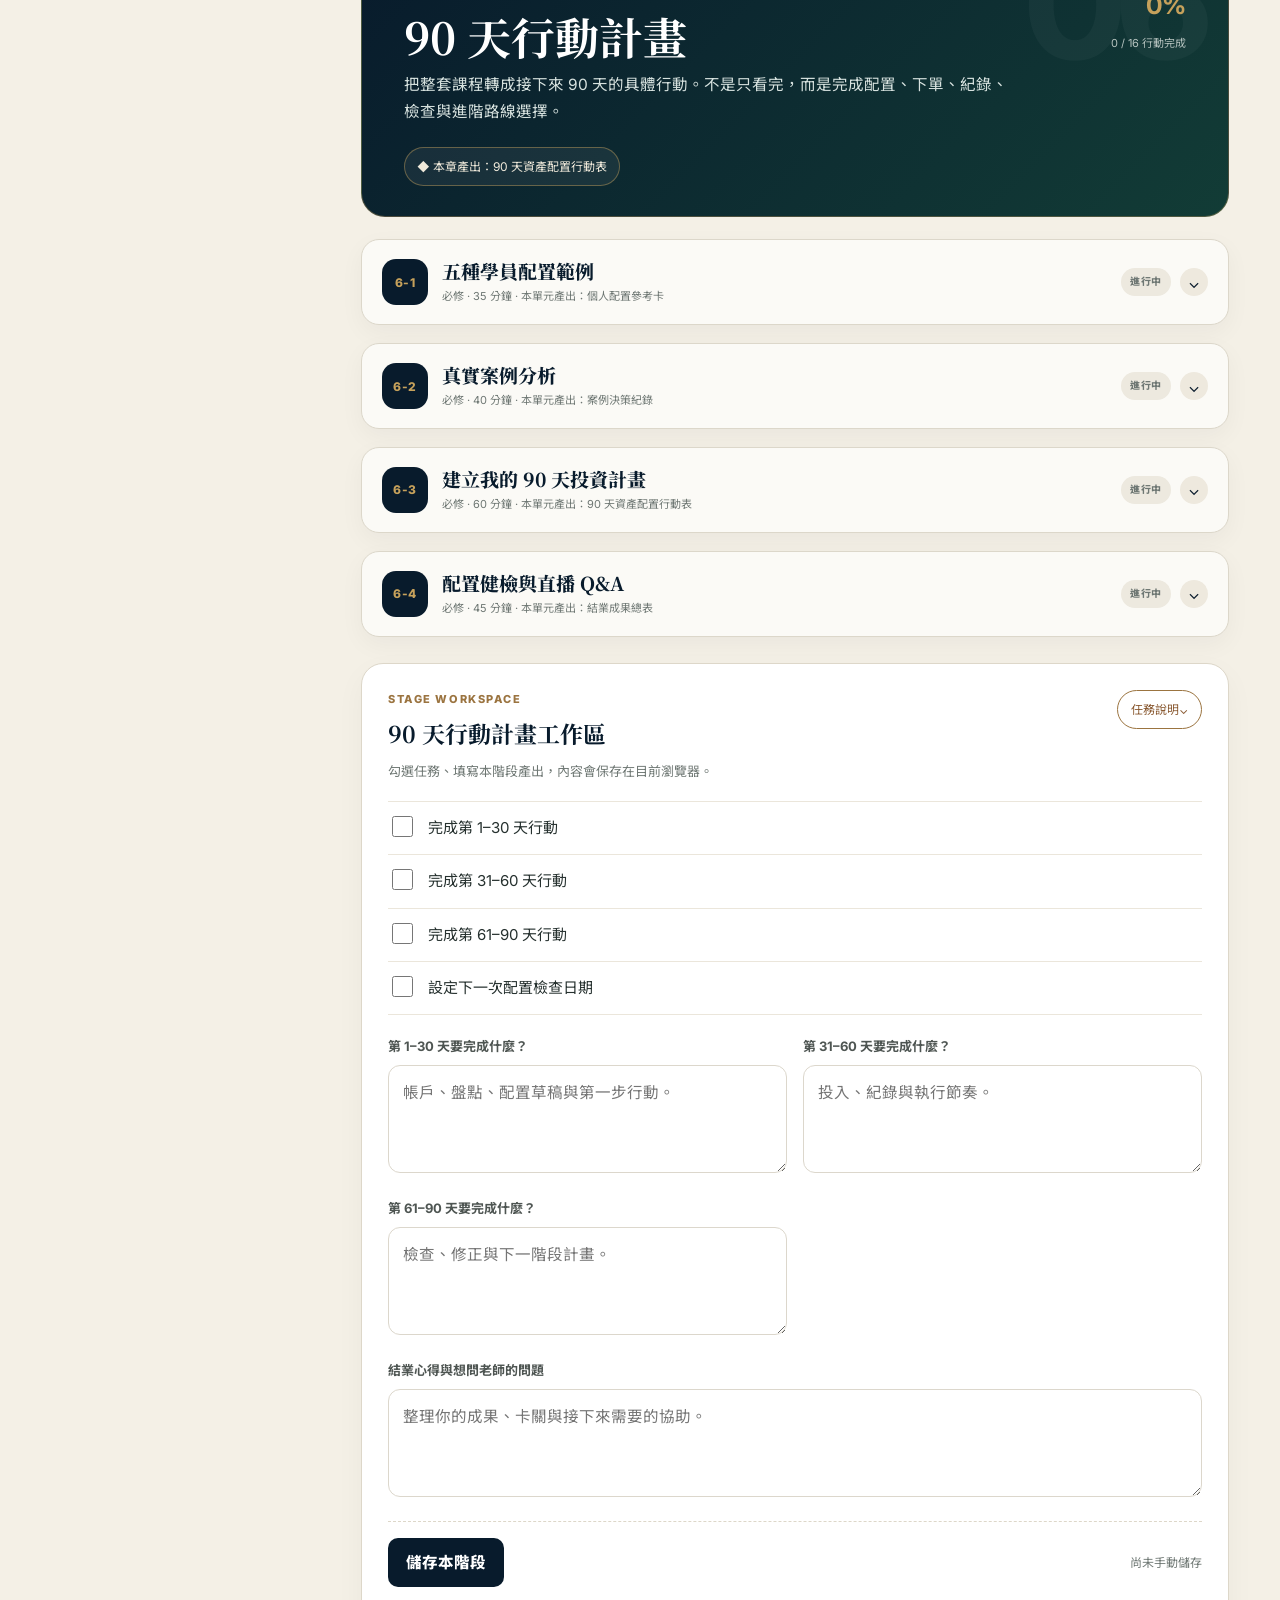
==== commit eed0ff09: "Add files via upload" ====
--- a/index.html
+++ b/index.html
@@ -1,705 +1,396 @@
 <!DOCTYPE html>
 <html lang="zh-Hant">
 <head>
-<meta charset="UTF-8">
-<meta name="viewport" content="width=device-width, initial-scale=1.0">
-<meta http-equiv="Cache-Control" content="no-cache, no-store, must-revalidate">
-<title>BK 投資筆記｜配置者養成 學員專區</title>
-<link rel="stylesheet" href="shared.css">
+<meta charset="utf-8">
+<meta name="viewport" content="width=device-width, initial-scale=1, viewport-fit=cover">
+<meta name="theme-color" content="#081b2c">
+<title>BK Invest｜學員旅程</title>
+<meta name="description" content="BK Invest 正式課程學員旅程、工作手冊、作業清單與資源工具。">
+<link rel="preconnect" href="https://fonts.googleapis.com">
+<link rel="preconnect" href="https://fonts.gstatic.com" crossorigin>
+<link href="https://fonts.googleapis.com/css2?family=Inter:wght@400;500;600;700;800&family=Noto+Sans+TC:wght@400;500;600;700;800&family=Noto+Serif+TC:wght@600;700;900&display=swap" rel="stylesheet">
 <style>
-  /* ===== Hero ===== */
-  .hero {
-    background: linear-gradient(135deg, var(--bg-darker) 0%, var(--forest) 60%, var(--forest-deep) 100%);
-    color: #fff;
-    padding: 100px 36px 80px;
-    position: relative;
-    overflow: hidden;
-  }
-  .hero::before {
-    content: "";
-    position: absolute;
-    top: -100px; right: -100px;
-    width: 400px; height: 400px;
-    background: radial-gradient(circle, rgba(212,180,106,0.18) 0%, transparent 60%);
-    pointer-events: none;
-  }
-  .hero-inner {
-    max-width: 960px;
-    margin: 0 auto;
-    position: relative;
-    z-index: 2;
-  }
-  .hero-eyebrow {
-    color: var(--gold-bright);
-    font-size: 13px;
-    letter-spacing: 0.3em;
-    text-transform: uppercase;
-    font-weight: 700;
-    margin-bottom: 16px;
-  }
-  .hero h1 {
-    color: #fff;
-    font-size: 48px;
-    line-height: 1.15;
-    margin: 0 0 20px;
-    font-weight: 800;
-    letter-spacing: -0.01em;
-    max-width: 760px;
-  }
-  @media (max-width: 640px) { .hero { padding: 60px 22px 50px; } .hero h1 { font-size: 30px; } }
-  .hero h1 .accent {
-    background: linear-gradient(135deg, var(--gold-bright), var(--gold));
-    -webkit-background-clip: text;
-    background-clip: text;
-    color: transparent;
-  }
-  .hero-sub {
-    font-size: 18px;
-    color: rgba(255,255,255,0.85);
-    line-height: 1.65;
-    max-width: 660px;
-    margin: 0 0 32px;
-  }
-  .hero-stats {
-    display: flex;
-    flex-wrap: wrap;
-    gap: 32px;
-    margin-top: 36px;
-    padding-top: 32px;
-    border-top: 1px solid rgba(255,255,255,0.15);
-  }
-  .hero-stats .stat-num {
-    font-size: 32px;
-    font-weight: 800;
-    color: var(--gold-bright);
-    line-height: 1;
-    margin-bottom: 6px;
-  }
-  .hero-stats .stat-lbl {
-    font-size: 13px;
-    color: rgba(255,255,255,0.75);
-    letter-spacing: 0.05em;
-  }
-
-  /* ===== Section helpers ===== */
-  .home-section {
-    max-width: 960px;
-    margin: 0 auto;
-    padding: 80px 36px;
-  }
-  @media (max-width: 640px) { .home-section { padding: 60px 22px; } }
-  .home-section h2.centered {
-    display: block;
-    border-bottom: 0;
-    text-align: center;
-    margin-bottom: 12px;
-    padding-bottom: 0;
-  }
-  .home-section h2.centered::after {
-    content: "";
-    display: block;
-    width: 60px; height: 3px;
-    background: var(--gold);
-    margin: 16px auto 0;
-  }
-  .section-lead {
-    text-align: center;
-    color: var(--ink-2);
-    font-size: 16.5px;
-    max-width: 640px;
-    margin: 0 auto 48px;
-    line-height: 1.7;
-  }
-
-  /* ===== BK 給你的話 ===== */
-  .bk-msg {
-    background: var(--bg-card);
-    border: 1px solid var(--line);
-    border-left: 5px solid var(--gold);
-    border-radius: 0 6px 6px 0;
-    padding: 28px 32px;
-    margin-top: 40px;
-    position: relative;
-  }
-  .bk-msg .quote-mark {
-    position: absolute;
-    top: 12px; left: 18px;
-    font-family: Georgia, serif;
-    font-size: 60px;
-    color: var(--gold);
-    line-height: 1;
-    opacity: 0.25;
-  }
-  .bk-msg .bm-text {
-    font-size: 16.5px;
-    color: var(--ink-2);
-    line-height: 1.85;
-    padding-left: 28px;
-    margin: 0 0 12px;
-  }
-  .bk-msg .bm-sign {
-    text-align: right;
-    color: var(--gold-deep);
-    font-weight: 700;
-    margin-top: 14px;
-    padding-left: 28px;
-  }
-
-  /* ===== B0-B5 時間軸 ===== */
-  .journey-box {
-    background: linear-gradient(135deg, var(--bg-darker) 0%, var(--forest) 100%);
-    color: #fff;
-    border-radius: 8px;
-    padding: 40px;
-    margin: 40px 0;
-  }
-  @media (max-width: 640px) { .journey-box { padding: 28px 22px; } }
-  .journey-box h3 {
-    color: var(--gold-bright);
-    font-size: 14px;
-    letter-spacing: 0.25em;
-    text-transform: uppercase;
-    font-weight: 700;
-    margin: 0 0 28px;
-  }
-  .journey-grid {
-    display: grid;
-    grid-template-columns: repeat(6, 1fr);
-    gap: 12px;
-  }
-  @media (max-width: 900px) { .journey-grid { grid-template-columns: repeat(3, 1fr); } }
-  @media (max-width: 600px) { .journey-grid { grid-template-columns: repeat(2, 1fr); } }
-  .journey-item {
-    background: rgba(255,255,255,0.06);
-    padding: 18px 14px;
-    border-radius: 6px;
-    border: 1px solid rgba(255,255,255,0.08);
-    text-decoration: none;
-    color: inherit;
-    transition: all 0.2s;
-    display: block;
-  }
-  .journey-item:hover {
-    background: rgba(212,180,106,0.12);
-    border-color: var(--gold);
-    transform: translateY(-2px);
-  }
-  .journey-item.featured {
-    background: rgba(212,180,106,0.15);
-    border-color: var(--gold);
-    box-shadow: 0 0 0 1px var(--gold);
-  }
-  .journey-item .ji-num {
-    color: var(--gold-bright);
-    font-size: 13px;
-    font-weight: 800;
-    letter-spacing: 0.1em;
-    margin-bottom: 6px;
-  }
-  .journey-item .ji-star {
-    color: var(--gold);
-    font-size: 14px;
-    margin-left: 4px;
-  }
-  .journey-item .ji-title {
-    color: #fff;
-    font-weight: 700;
-    font-size: 15.5px;
-    margin-bottom: 6px;
-  }
-  .journey-item .ji-when {
-    color: rgba(255,255,255,0.65);
-    font-size: 12px;
-    line-height: 1.5;
-  }
-
-  /* ===== 教材卡片 ===== */
-  .mat-grid {
-    display: grid;
-    grid-template-columns: repeat(3, 1fr);
-    gap: 22px;
-    margin-top: 32px;
-  }
-  @media (max-width: 900px) { .mat-grid { grid-template-columns: repeat(2, 1fr); } }
-  @media (max-width: 640px) { .mat-grid { grid-template-columns: 1fr; gap: 16px; } }
-  .mat-card {
-    background: var(--bg-card);
-    border: 1px solid var(--line);
-    border-radius: 8px;
-    padding: 28px 26px;
-    transition: all 0.2s;
-    position: relative;
-    overflow: hidden;
-    text-decoration: none;
-    color: inherit;
-    display: block;
-  }
-  .mat-card::before {
-    content: "";
-    position: absolute;
-    top: 0; left: 0; right: 0;
-    height: 4px;
-    background: var(--gold);
-    transform: scaleX(0);
-    transform-origin: left;
-    transition: transform 0.25s;
-  }
-  .mat-card:hover {
-    border-color: var(--gold);
-    transform: translateY(-4px);
-    box-shadow: 0 12px 32px rgba(13,58,35,0.12);
-  }
-  .mat-card:hover::before { transform: scaleX(1); }
-  .mat-card .mat-icon {
-    width: 52px; height: 52px;
-    background: linear-gradient(135deg, var(--gold-soft), var(--gold-bright));
-    border-radius: 8px;
-    display: flex;
-    align-items: center;
-    justify-content: center;
-    font-size: 26px;
-    margin-bottom: 14px;
-  }
-  .mat-card.featured .mat-icon {
-    background: linear-gradient(135deg, var(--forest), var(--forest-deep));
-    color: #fff;
-  }
-  .mat-card .mat-tag {
-    display: inline-block;
-    background: var(--gold-soft);
-    color: var(--gold-deep);
-    font-size: 11px;
-    letter-spacing: 0.1em;
-    font-weight: 700;
-    padding: 3px 10px;
-    border-radius: 3px;
-    margin-bottom: 12px;
-  }
-  .mat-card .mat-tag.coming {
-    background: var(--bg-soft);
-    color: var(--ink-3);
-  }
-  .mat-card .mat-title {
-    font-size: 19px;
-    font-weight: 800;
-    color: var(--ink);
-    margin: 0 0 6px;
-    line-height: 1.35;
-  }
-  .mat-card .mat-when {
-    color: var(--ink-3);
-    font-size: 13px;
-    margin-bottom: 12px;
-    font-weight: 600;
-  }
-  .mat-card .mat-desc {
-    color: var(--ink-2);
-    font-size: 14.5px;
-    line-height: 1.7;
-    margin: 0 0 16px;
-  }
-  .mat-card .mat-cta {
-    color: var(--primary);
-    font-weight: 700;
-    font-size: 14px;
-    margin-top: 14px;
-    display: inline-flex;
-    align-items: center;
-    gap: 6px;
-  }
-  .mat-card:hover .mat-cta { color: var(--gold-deep); }
-
-  /* ===== Methodology ===== */
-  .methodology-bg {
-    background: var(--bg-soft);
-    padding: 80px 0;
-  }
-  .method-grid {
-    display: grid;
-    grid-template-columns: repeat(4, 1fr);
-    gap: 16px;
-    margin-top: 40px;
-  }
-  @media (max-width: 768px) { .method-grid { grid-template-columns: repeat(2, 1fr); } }
-  .method-step {
-    background: var(--bg-card);
-    border-radius: 6px;
-    padding: 24px 22px;
-    border-top: 4px solid var(--gold);
-    text-align: center;
-  }
-  .method-step .ms-icon { font-size: 36px; margin-bottom: 10px; }
-  .method-step .ms-name {
-    color: var(--gold-deep);
-    font-size: 12px;
-    letter-spacing: 0.18em;
-    font-weight: 700;
-    margin-bottom: 8px;
-  }
-  .method-step .ms-title {
-    font-size: 18px;
-    font-weight: 800;
-    color: var(--ink);
-    margin: 0 0 8px;
-  }
-  .method-step .ms-desc {
-    font-size: 13.5px;
-    color: var(--ink-2);
-    line-height: 1.55;
-  }
-
-  /* ===== Community ===== */
-  .community-card {
-    background: linear-gradient(135deg, var(--bg-darker) 0%, var(--forest) 100%);
-    color: #fff;
-    border-radius: 8px;
-    padding: 48px 40px;
-    margin-top: 40px;
-    display: flex;
-    flex-wrap: wrap;
-    align-items: center;
-    gap: 32px;
-    justify-content: space-between;
-  }
-  @media (max-width: 640px) { .community-card { padding: 32px 24px; } }
-  .community-card .cc-text { flex: 1 1 320px; }
-  .community-card h3 { color: #fff; font-size: 24px; margin: 0 0 12px; }
-  .community-card p { color: rgba(255,255,255,0.8); margin: 0 0 6px; line-height: 1.7; }
-  .community-card .cc-btn {
-    background: var(--gold);
-    color: #fff;
-    text-decoration: none;
-    padding: 14px 28px;
-    border-radius: 6px;
-    font-weight: 800;
-    font-size: 16px;
-    letter-spacing: 0.05em;
-    transition: all 0.2s;
-    flex-shrink: 0;
-  }
-  .community-card .cc-btn:hover {
-    background: var(--gold-bright);
-    transform: translateY(-2px);
-    box-shadow: 0 8px 20px rgba(212,180,106,0.3);
-  }
+:root{
+  --navy:#081b2c;
+  --navy-2:#102b40;
+  --green:#123c36;
+  --green-2:#1c544a;
+  --gold:#c6a15b;
+  --gold-2:#e6d4a8;
+  --ivory:#f4f0e6;
+  --paper:#fbfaf6;
+  --white:#ffffff;
+  --ink:#17201f;
+  --muted:#6e7773;
+  --line:#dcd7ca;
+  --line-dark:rgba(255,255,255,.12);
+  --danger:#a44949;
+  --success:#2f6d58;
+  --shadow:0 18px 50px rgba(8,27,44,.10);
+  --radius:18px;
+  --sidebar:310px;
+}
+*{box-sizing:border-box}
+html{scroll-behavior:smooth;scroll-padding-top:92px}
+body{margin:0;background:var(--ivory);color:var(--ink);font-family:Inter,"Noto Sans TC",system-ui,-apple-system,BlinkMacSystemFont,"Segoe UI",sans-serif;line-height:1.75;font-size:15.5px}
+button,input,textarea,select{font:inherit}
+a{color:inherit}
+button{cursor:pointer}
+::selection{background:var(--gold-2);color:var(--navy)}
+.app{display:grid;grid-template-columns:var(--sidebar) minmax(0,1fr);min-height:100vh}
+.sidebar{position:sticky;top:0;height:100vh;overflow:auto;background:linear-gradient(180deg,var(--navy),#06131f 65%,#0b2727);color:#e9ece8;padding:26px 20px 34px;border-right:1px solid rgba(198,161,91,.28);z-index:80}
+.sidebar::-webkit-scrollbar{width:7px}.sidebar::-webkit-scrollbar-thumb{background:rgba(255,255,255,.14);border-radius:20px}
+.brand{display:flex;align-items:center;gap:12px;margin-bottom:8px}
+.brand-mark{width:42px;height:42px;border:1px solid rgba(198,161,91,.75);display:grid;place-items:center;border-radius:50%;font-family:"Noto Serif TC",serif;color:var(--gold);font-weight:900;letter-spacing:-1px}
+.brand-name{font-family:"Noto Serif TC",serif;font-size:20px;font-weight:900;letter-spacing:.2px}.brand-name span{color:var(--gold)}
+.brand-sub{font-size:10px;letter-spacing:2.2px;color:#9caaa7;text-transform:uppercase;margin-left:54px;margin-top:-8px;margin-bottom:24px}
+.search-wrap{position:relative;margin-bottom:16px}.search-wrap svg{position:absolute;left:12px;top:50%;transform:translateY(-50%);opacity:.6}.search-wrap input{width:100%;border:1px solid rgba(255,255,255,.13);background:rgba(255,255,255,.06);color:white;border-radius:12px;padding:11px 12px 11px 38px;outline:none}.search-wrap input:focus{border-color:var(--gold)}
+.sidebar-progress{padding:15px;border:1px solid rgba(198,161,91,.26);background:rgba(255,255,255,.045);border-radius:14px;margin-bottom:20px}.sidebar-progress-top{display:flex;justify-content:space-between;align-items:end;gap:10px}.eyebrow{font-size:10px;letter-spacing:1.8px;text-transform:uppercase;color:#9caaa7}.progress-number{font-weight:800;color:var(--gold);font-size:14px}.progress-track{height:7px;background:rgba(255,255,255,.10);border-radius:20px;overflow:hidden;margin:9px 0 7px}.progress-fill{height:100%;width:0;background:linear-gradient(90deg,var(--gold),#f2dd9b);transition:width .35s}.progress-detail{font-size:12px;color:#bcc5c2}
+.nav-group{margin-top:18px}.nav-group-title{display:flex;align-items:center;justify-content:space-between;color:#879692;font-size:10px;letter-spacing:1.7px;text-transform:uppercase;border-bottom:1px solid rgba(255,255,255,.09);padding-bottom:7px;margin-bottom:7px}.nav-group-title .mini-progress{color:var(--gold)}
+.nav-list{list-style:none;padding:0;margin:0}.nav-list a{display:flex;align-items:flex-start;gap:9px;text-decoration:none;color:#d7ddda;padding:7px 9px;border-left:2px solid transparent;border-radius:7px;font-size:12.5px;line-height:1.45;transition:.18s}.nav-list a:hover,.nav-list a.active{background:rgba(255,255,255,.06);border-left-color:var(--gold);color:#fff}.nav-list .num{font-size:10px;color:#84918e;font-weight:700;min-width:28px;padding-top:2px}.nav-list a.complete .num{color:var(--gold)}
+.sidebar-actions{display:grid;gap:8px;margin-top:22px}.sidebar-btn{width:100%;border:1px solid rgba(255,255,255,.12);background:transparent;color:#bac4c0;border-radius:10px;padding:9px 10px;font-size:11px;letter-spacing:.4px}.sidebar-btn:hover{border-color:var(--gold);color:var(--gold)}
+.main-shell{min-width:0}.topbar{position:sticky;top:0;z-index:60;display:flex;align-items:center;gap:8px;background:rgba(244,240,230,.93);backdrop-filter:blur(16px);border-bottom:1px solid rgba(8,27,44,.10);padding:12px clamp(18px,4vw,56px)}
+.mobile-menu{display:none;border:1px solid var(--line);background:var(--paper);width:42px;height:42px;border-radius:11px;align-items:center;justify-content:center;color:var(--navy)}
+.tabs{display:flex;gap:6px;overflow:auto;padding-bottom:1px}.tab-btn{white-space:nowrap;border:1px solid transparent;background:transparent;color:var(--muted);padding:10px 15px;border-radius:11px;font-weight:700;text-decoration:none;display:inline-flex;align-items:center;justify-content:center}.tab-btn:hover{background:rgba(8,27,44,.05);color:var(--navy)}.tab-btn.active{background:var(--navy);color:white;box-shadow:0 8px 22px rgba(8,27,44,.14)}
+.main{max-width:1440px;margin:0 auto;padding:44px clamp(18px,4vw,64px) 100px}.tab-panel{display:none}.tab-panel.active{display:block}
+.hero{position:relative;overflow:hidden;background:linear-gradient(135deg,var(--navy),#0b3240 62%,var(--green));color:white;border-radius:28px;padding:clamp(28px,5vw,58px);box-shadow:var(--shadow);border:1px solid rgba(198,161,91,.28)}
+.hero:before{content:"";position:absolute;right:-120px;top:-140px;width:420px;height:420px;border-radius:50%;border:1px solid rgba(198,161,91,.25);box-shadow:0 0 0 54px rgba(198,161,91,.04),0 0 0 108px rgba(198,161,91,.025)}
+.hero:after{content:"";position:absolute;left:44%;bottom:-180px;width:360px;height:360px;background:radial-gradient(circle,rgba(198,161,91,.20),transparent 68%)}
+.hero-grid{position:relative;z-index:1;display:grid;grid-template-columns:minmax(0,1.5fr) minmax(260px,.7fr);gap:40px;align-items:center}.hero-kicker{font-size:11px;letter-spacing:2.7px;color:var(--gold-2);font-weight:700;text-transform:uppercase}.hero h1{font-family:"Noto Serif TC",serif;font-size:clamp(34px,5vw,64px);line-height:1.16;margin:12px 0 16px;letter-spacing:-1.4px}.hero p{max-width:760px;color:#dbe4e1;margin:0 0 26px;font-size:clamp(15px,1.6vw,18px)}
+.hero-actions{display:flex;flex-wrap:wrap;gap:10px}.primary-btn,.secondary-btn{border-radius:12px;padding:12px 18px;font-weight:800;border:1px solid var(--gold);text-decoration:none;display:inline-flex;align-items:center;justify-content:center;gap:8px}.primary-btn{background:var(--gold);color:var(--navy)}.primary-btn:hover{background:#d8b66f}.secondary-btn{background:transparent;color:white}.secondary-btn:hover{background:rgba(255,255,255,.07)}
+.hero-progress-card{background:rgba(255,255,255,.075);border:1px solid rgba(255,255,255,.14);border-radius:24px;padding:26px;text-align:center;backdrop-filter:blur(10px)}.ring{--p:0;position:relative;width:166px;height:166px;margin:0 auto 18px;border-radius:50%;display:grid;place-items:center;background:conic-gradient(var(--gold) calc(var(--p)*1%),rgba(255,255,255,.12) 0)}.ring:after{content:"";position:absolute;inset:13px;border-radius:50%;background:linear-gradient(145deg,#0c2c3a,#0b2430)}.ring-inner{position:relative;z-index:1}.ring-value{font-size:36px;font-weight:800;color:var(--gold)}.ring-label{font-size:11px;color:#b8c4c1;letter-spacing:1px}.hero-mini{display:grid;grid-template-columns:1fr 1fr;gap:10px}.hero-mini div{background:rgba(255,255,255,.055);border-radius:12px;padding:10px}.hero-mini strong{display:block;color:white;font-size:18px}.hero-mini span{font-size:10px;color:#aab8b4}
+.section{margin-top:56px}.section-heading{display:flex;justify-content:space-between;align-items:end;gap:20px;margin-bottom:22px}.section-heading .kicker{font-size:11px;letter-spacing:2px;color:var(--green);font-weight:800;text-transform:uppercase}.section-heading h2{font-family:"Noto Serif TC",serif;font-size:clamp(28px,3.4vw,42px);line-height:1.25;margin:4px 0 0;color:var(--navy)}.section-heading p{max-width:620px;color:var(--muted);margin:0}
+.dashboard-grid{display:grid;grid-template-columns:1.25fr .75fr;gap:22px}.panel{background:var(--paper);border:1px solid var(--line);border-radius:var(--radius);padding:24px;box-shadow:0 10px 32px rgba(8,27,44,.055)}.panel-title{font-family:"Noto Serif TC",serif;font-size:21px;color:var(--navy);margin:0 0 5px}.panel-sub{font-size:13px;color:var(--muted);margin:0 0 18px}
+.next-card{background:linear-gradient(145deg,#fff,var(--paper));border:1px solid rgba(198,161,91,.45);border-radius:16px;padding:18px}.next-meta{display:flex;justify-content:space-between;gap:10px;color:var(--muted);font-size:11px}.next-title{font-family:"Noto Serif TC",serif;font-size:22px;font-weight:800;color:var(--navy);margin:8px 0}.next-desc{font-size:13px;color:var(--muted)}.next-card .primary-btn{margin-top:14px;padding:9px 14px;font-size:13px}
+.week-actions{display:grid;gap:10px}.week-item{display:flex;align-items:flex-start;gap:11px;padding:12px;border-radius:12px;background:white;border:1px solid #e7e2d7}.week-index{width:26px;height:26px;border-radius:50%;display:grid;place-items:center;background:var(--green);color:white;font-size:11px;font-weight:800;flex:none}.week-item strong{display:block;font-size:13px;color:var(--navy)}.week-item span{font-size:11px;color:var(--muted)}
+.roadmap{display:grid;grid-template-columns:repeat(3,minmax(0,1fr));gap:16px}.roadmap-card{position:relative;overflow:hidden;background:var(--paper);border:1px solid var(--line);border-radius:18px;padding:22px;transition:.2s}.roadmap-card:hover{transform:translateY(-3px);box-shadow:var(--shadow);border-color:rgba(198,161,91,.65)}.roadmap-num{font-size:11px;letter-spacing:2px;color:var(--gold);font-weight:800}.roadmap-card h3{font-family:"Noto Serif TC",serif;color:var(--navy);font-size:20px;margin:8px 0 5px}.roadmap-card p{font-size:12.5px;color:var(--muted);min-height:42px}.roadmap-progress{height:6px;background:#e7e2d7;border-radius:20px;overflow:hidden;margin:16px 0 9px}.roadmap-progress span{display:block;height:100%;width:0;background:linear-gradient(90deg,var(--green),var(--gold));transition:.3s}.roadmap-foot{display:flex;justify-content:space-between;gap:8px;font-size:11px}.roadmap-foot a{text-decoration:none;color:var(--green);font-weight:800}.roadmap-foot .pct{color:var(--muted)}
+.how-grid{display:grid;grid-template-columns:repeat(3,1fr);gap:16px}.how-card{background:var(--paper);border:1px solid var(--line);border-radius:18px;padding:22px}.how-icon{width:44px;height:44px;border-radius:13px;background:var(--navy);color:var(--gold);display:grid;place-items:center;font-weight:800;margin-bottom:14px}.how-card h3{font-family:"Noto Serif TC",serif;color:var(--navy);font-size:19px;margin:0 0 6px}.how-card p{font-size:13px;color:var(--muted);margin:0}
+.chapter{margin-top:84px;scroll-margin-top:94px}.chapter-head{position:relative;overflow:hidden;background:linear-gradient(135deg,var(--navy),var(--green));color:white;border-radius:24px;padding:30px clamp(22px,4vw,42px);border:1px solid rgba(198,161,91,.35)}.chapter-head:after{content:attr(data-num);position:absolute;right:24px;top:-24px;font-size:150px;line-height:1;font-weight:800;color:rgba(255,255,255,.035);letter-spacing:-8px}.chapter-top{position:relative;z-index:1;display:flex;justify-content:space-between;gap:24px;align-items:flex-start}.chapter-label{color:var(--gold-2);font-size:11px;letter-spacing:2px;font-weight:800}.chapter-head h2{font-family:"Noto Serif TC",serif;font-size:clamp(28px,4vw,44px);margin:7px 0 8px;line-height:1.2}.chapter-head p{max-width:850px;color:#d7e2df;margin:0}.chapter-meter{min-width:150px;text-align:right;position:relative;z-index:1}.chapter-meter strong{display:block;font-size:25px;color:var(--gold)}.chapter-meter span{font-size:11px;color:#b6c3bf}.chapter-output{position:relative;z-index:1;margin-top:22px;display:inline-flex;align-items:center;gap:8px;border:1px solid rgba(198,161,91,.45);background:rgba(255,255,255,.06);padding:8px 12px;border-radius:999px;font-size:12px;color:#f0eadb}
+.units{display:grid;gap:18px;margin-top:22px}.unit-card{background:var(--paper);border:1px solid var(--line);border-radius:18px;overflow:hidden;box-shadow:0 8px 24px rgba(8,27,44,.045);scroll-margin-top:96px}.unit-card[open]{border-color:rgba(198,161,91,.65);box-shadow:0 16px 42px rgba(8,27,44,.09)}.unit-summary{list-style:none;display:grid;grid-template-columns:auto minmax(0,1fr) auto;gap:14px;align-items:center;padding:18px 20px;cursor:pointer}.unit-summary::-webkit-details-marker{display:none}.unit-index{width:46px;height:46px;border-radius:14px;background:var(--navy);color:var(--gold);display:grid;place-items:center;font-size:12px;font-weight:800;letter-spacing:.5px}.unit-title{font-family:"Noto Serif TC",serif;font-size:19px;font-weight:800;color:var(--navy);line-height:1.35}.unit-meta{font-size:11px;color:var(--muted);margin-top:3px}.unit-status{display:flex;align-items:center;gap:9px}.status-pill{font-size:10px;letter-spacing:.5px;padding:5px 9px;border-radius:999px;background:#ede9df;color:var(--muted);font-weight:800}.status-pill.done{background:#dcebe5;color:var(--success)}.chevron{width:28px;height:28px;border-radius:50%;display:grid;place-items:center;background:#eee9de;color:var(--navy);transition:.2s}.unit-card[open] .chevron{transform:rotate(180deg)}
+.unit-body{border-top:1px solid var(--line);padding:24px 22px 28px}.unit-grid{display:grid;grid-template-columns:1fr 1fr;gap:18px}.content-box{background:white;border:1px solid #e5e0d5;border-radius:15px;padding:18px}.content-box.full{grid-column:1/-1}.content-box h4{margin:0 0 10px;color:var(--navy);font-family:"Noto Serif TC",serif;font-size:17px}.content-box p{margin:0;color:var(--muted);font-size:13.5px}.content-box ul{margin:0;padding-left:20px}.content-box li{margin:5px 0;font-size:13.5px}.task-list{display:grid;gap:9px}.task-row{display:flex;align-items:flex-start;gap:10px;background:var(--paper);border:1px solid #e4dfd4;border-radius:11px;padding:10px 12px;font-size:13px}.task-row input{margin-top:3px;width:17px;height:17px;accent-color:var(--green);flex:none}.task-row.completed{color:#7d8582;text-decoration:line-through;background:#f1efe8}.output-card{background:linear-gradient(135deg,var(--green),#0d2f2d);border:1px solid rgba(198,161,91,.55);color:white;border-radius:16px;padding:19px}.output-label{font-size:10px;letter-spacing:1.8px;color:var(--gold-2);font-weight:800}.output-card strong{display:block;font-family:"Noto Serif TC",serif;font-size:18px;margin-top:5px}.assignment-meta{display:grid;grid-template-columns:1fr 1fr;gap:10px;margin-top:12px}.assignment-meta div{border:1px solid rgba(255,255,255,.12);border-radius:10px;padding:9px}.assignment-meta small{display:block;color:#9fb2ad;font-size:10px}.assignment-meta span{font-size:12px}.note-area,.link-input{width:100%;border:1px solid var(--line);border-radius:12px;background:#fff;padding:12px;outline:none}.note-area{min-height:120px;resize:vertical}.note-area:focus,.link-input:focus{border-color:var(--gold);box-shadow:0 0 0 3px rgba(198,161,91,.12)}.save-hint{font-size:11px;color:var(--muted);margin-top:6px}.unit-footer{display:flex;flex-wrap:wrap;justify-content:space-between;gap:10px;margin-top:16px}.mini-btn{border:1px solid var(--line);background:white;color:var(--navy);padding:8px 12px;border-radius:10px;font-size:12px;font-weight:700}.mini-btn:hover{border-color:var(--gold)}
+.milestone{margin-top:20px;background:linear-gradient(135deg,#fff,#f7f2e7);border:1px solid rgba(198,161,91,.65);border-radius:20px;padding:24px}.milestone-top{display:flex;align-items:center;gap:14px}.milestone-icon{width:48px;height:48px;border-radius:50%;display:grid;place-items:center;background:var(--gold);color:var(--navy);font-size:20px}.milestone h3{font-family:"Noto Serif TC",serif;color:var(--navy);margin:0;font-size:21px}.milestone p{margin:2px 0 0;color:var(--muted);font-size:13px}.milestone-check{margin-top:16px;display:flex;align-items:flex-start;gap:10px;background:white;border:1px solid #e4dece;padding:12px;border-radius:12px}.milestone-check input{width:18px;height:18px;accent-color:var(--green);margin-top:3px}
+.route-selector{margin-top:22px;background:var(--paper);border:1px solid var(--line);border-radius:20px;padding:24px}.route-selector h3{font-family:"Noto Serif TC",serif;color:var(--navy);margin:0 0 5px}.route-selector p{color:var(--muted);font-size:13px}.route-options{display:grid;grid-template-columns:repeat(5,1fr);gap:10px;margin-top:16px}.route-option{position:relative}.route-option input{position:absolute;opacity:0}.route-option label{display:block;height:100%;border:1px solid var(--line);background:white;border-radius:14px;padding:13px;cursor:pointer;font-size:12px;font-weight:700;color:var(--navy)}.route-option input:checked+label{border-color:var(--gold);background:#fff8e8;box-shadow:0 0 0 3px rgba(198,161,91,.13)}.route-option small{display:block;color:var(--muted);font-weight:400;margin-top:4px}
+.graduation{margin-top:70px;text-align:center;background:linear-gradient(135deg,var(--navy),var(--green));color:white;border-radius:28px;padding:55px 26px;border:1px solid rgba(198,161,91,.45);position:relative;overflow:hidden}.graduation:before{content:"BK";position:absolute;inset:auto 0 -85px;font-family:"Noto Serif TC",serif;font-size:260px;font-weight:900;color:rgba(255,255,255,.025);line-height:1}.graduation-content{position:relative}.graduation .gold{color:var(--gold)}.graduation h2{font-family:"Noto Serif TC",serif;font-size:clamp(32px,5vw,56px);margin:8px 0 12px}.graduation p{max-width:760px;margin:0 auto 25px;color:#d9e3df}.badges{display:flex;flex-wrap:wrap;justify-content:center;gap:9px}.badge{border:1px solid rgba(255,255,255,.16);background:rgba(255,255,255,.06);padding:8px 12px;border-radius:999px;font-size:11px;color:#afbbb7}.badge.done{border-color:rgba(198,161,91,.75);color:var(--gold-2);background:rgba(198,161,91,.10)}
+.assignment-grid,.tool-grid{display:grid;grid-template-columns:repeat(3,minmax(0,1fr));gap:16px}.assignment-card,.tool-card{background:var(--paper);border:1px solid var(--line);border-radius:18px;padding:20px;box-shadow:0 8px 26px rgba(8,27,44,.045)}.tool-tag{display:inline-block;background:var(--navy);color:var(--gold);font-size:9px;letter-spacing:1.4px;border-radius:999px;padding:4px 8px;font-weight:800}.assignment-card h3,.tool-card h3{font-family:"Noto Serif TC",serif;color:var(--navy);font-size:18px;margin:11px 0 6px}.assignment-card p,.tool-card p{font-size:12.5px;color:var(--muted);margin:0 0 14px}.external-tab{border-color:rgba(198,161,91,.45);color:var(--navy)}.external-tab:hover{border-color:var(--gold);background:rgba(198,161,91,.10)}
+.filters{display:flex;flex-wrap:wrap;gap:8px;margin-bottom:18px}.filter-btn{border:1px solid var(--line);background:var(--paper);color:var(--muted);border-radius:999px;padding:8px 12px;font-size:11px;font-weight:700}.filter-btn.active{background:var(--navy);color:white;border-color:var(--navy)}.assignment-card.complete{opacity:.68}.assignment-card.complete h3{text-decoration:line-through}.assignment-top{display:flex;justify-content:space-between;gap:10px}.assignment-stage{font-size:10px;color:var(--green);font-weight:800}.assignment-status{font-size:9px;padding:4px 7px;border-radius:999px;background:#eee9df;color:var(--muted);font-weight:800}.assignment-card.complete .assignment-status{background:#dcebe5;color:var(--success)}.assignment-info{display:grid;grid-template-columns:1fr 1fr;gap:8px;margin:13px 0}.assignment-info div{background:white;border:1px solid #e5e0d5;border-radius:10px;padding:9px}.assignment-info small{display:block;color:var(--muted);font-size:9px}.assignment-info span{font-size:11px}.assignment-card .link-input{font-size:12px;padding:9px}.assignment-toggle{display:flex;align-items:center;gap:8px;margin-top:12px;font-size:12px;font-weight:700;color:var(--navy)}.assignment-toggle input{width:17px;height:17px;accent-color:var(--green)}
+.tool-category{margin-top:36px}.tool-category h3{font-family:"Noto Serif TC",serif;color:var(--navy);font-size:23px;margin:0 0 15px}.tool-card .tool-link{display:inline-flex;text-decoration:none;border:1px solid var(--gold);color:var(--navy);font-weight:800;font-size:12px;padding:9px 12px;border-radius:10px}.tool-card .tool-link.disabled{border-color:var(--line);color:#8a908d;pointer-events:none}.tool-note{margin-top:9px;font-size:10px;color:var(--muted)}
+.calculator-grid{display:grid;grid-template-columns:repeat(3,1fr);gap:16px}.calc-card{background:var(--paper);border:1px solid var(--line);border-radius:18px;padding:20px}.calc-card h3{font-family:"Noto Serif TC",serif;color:var(--navy);margin:0 0 6px;font-size:19px}.calc-card p{font-size:12px;color:var(--muted)}.field{margin-top:11px}.field label{display:block;font-size:10px;color:var(--muted);margin-bottom:4px}.field input,.field select{width:100%;border:1px solid var(--line);background:white;border-radius:10px;padding:9px 10px;outline:none}.calc-btn{width:100%;margin-top:13px;border:0;border-radius:10px;background:var(--green);color:white;padding:10px;font-weight:800}.calc-result{margin-top:12px;background:#f2ede2;border:1px solid #e2dac8;border-radius:12px;padding:12px;color:var(--navy);font-weight:800}.calc-result small{display:block;color:var(--muted);font-weight:400}
+.disclaimer{margin-top:50px;border-top:1px solid var(--line);padding-top:20px;color:var(--muted);font-size:11px}.disclaimer strong{color:var(--navy)}
+.empty-state{display:none;text-align:center;padding:55px;border:1px dashed var(--line);border-radius:18px;color:var(--muted);background:var(--paper)}
+.fab-group{position:fixed;right:22px;bottom:22px;display:grid;gap:9px;z-index:70}.fab{width:46px;height:46px;border-radius:50%;border:1px solid rgba(198,161,91,.55);background:var(--navy);color:var(--gold);box-shadow:0 12px 28px rgba(8,27,44,.20);display:grid;place-items:center;font-weight:800}.fab:hover{transform:translateY(-2px)}
+.toast{position:fixed;left:50%;bottom:26px;transform:translate(-50%,20px);background:var(--navy);color:white;border:1px solid rgba(198,161,91,.45);border-radius:12px;padding:10px 15px;font-size:12px;opacity:0;pointer-events:none;transition:.25s;z-index:200}.toast.show{opacity:1;transform:translate(-50%,0)}
+.modal-backdrop{position:fixed;inset:0;background:rgba(4,13,20,.72);display:none;align-items:center;justify-content:center;padding:20px;z-index:300}.modal-backdrop.show{display:flex}.modal{width:min(560px,100%);background:var(--paper);border-radius:20px;padding:24px;border:1px solid rgba(198,161,91,.5);box-shadow:0 30px 80px rgba(0,0,0,.35)}.modal h3{font-family:"Noto Serif TC",serif;color:var(--navy);font-size:23px;margin:0 0 8px}.modal p{font-size:13px;color:var(--muted)}.modal-actions{display:flex;justify-content:flex-end;gap:8px;margin-top:20px}.danger-btn{border:1px solid var(--danger);background:var(--danger);color:white;padding:9px 14px;border-radius:10px;font-weight:700}.cancel-btn{border:1px solid var(--line);background:white;color:var(--navy);padding:9px 14px;border-radius:10px;font-weight:700}
+@media(max-width:1180px){.roadmap{grid-template-columns:repeat(2,1fr)}.assignment-grid,.tool-grid{grid-template-columns:repeat(2,1fr)}.route-options{grid-template-columns:repeat(3,1fr)}.calculator-grid{grid-template-columns:1fr 1fr}.hero-grid{grid-template-columns:1fr}.hero-progress-card{display:grid;grid-template-columns:auto 1fr;gap:20px;align-items:center;text-align:left}.ring{margin:0}.hero-mini{grid-template-columns:repeat(2,1fr)}}
+@media(max-width:920px){:root{--sidebar:290px}.app{grid-template-columns:1fr}.sidebar{position:fixed;left:0;top:0;transform:translateX(-102%);transition:.25s;width:min(88vw,var(--sidebar));box-shadow:20px 0 60px rgba(0,0,0,.25)}.sidebar.open{transform:translateX(0)}.mobile-menu{display:flex}.topbar{padding:10px 14px}.main{padding:28px 18px 80px}.dashboard-grid{grid-template-columns:1fr}.unit-grid{grid-template-columns:1fr}.content-box.full{grid-column:auto}.chapter-top{display:block}.chapter-meter{text-align:left;margin-top:14px}.how-grid{grid-template-columns:1fr}.fab-group{right:14px;bottom:14px}}
+@media(max-width:680px){body{font-size:15px}.tabs{gap:3px}.tab-btn{padding:9px 11px;font-size:12px}.hero{border-radius:20px;padding:27px 21px}.hero h1{font-size:36px}.hero-progress-card{display:block}.ring{width:140px;height:140px;margin:0 auto 16px}.hero-mini{grid-template-columns:1fr 1fr}.section{margin-top:42px}.section-heading{display:block}.section-heading p{margin-top:8px}.roadmap{grid-template-columns:1fr}.assignment-grid,.tool-grid,.calculator-grid{grid-template-columns:1fr}.route-options{grid-template-columns:1fr}.unit-summary{grid-template-columns:auto 1fr;align-items:start}.unit-status{grid-column:2;justify-content:flex-start}.unit-body{padding:18px 14px 22px}.assignment-meta{grid-template-columns:1fr}.chapter{margin-top:62px}.chapter-head{border-radius:19px}.chapter-head:after{font-size:110px}.graduation{border-radius:20px;padding:42px 18px}.fab-group .fab:nth-child(2){display:none}}
+@media print{.sidebar,.topbar,.fab-group,.hero-actions,.unit-footer,.route-selector,.filters,.disclaimer{display:none!important}.app{display:block}.main{max-width:none;padding:0}.tab-panel{display:block!important}.tab-panel:not(#journey){display:none!important}.hero,.chapter-head,.graduation{background:white!important;color:var(--ink)!important;border:2px solid var(--ink);box-shadow:none}.hero p,.chapter-head p,.graduation p{color:var(--ink)!important}.unit-card{break-inside:avoid;box-shadow:none}.unit-card:not([open]) .unit-body{display:block}.chapter{break-before:page}.chapter:first-of-type{break-before:auto}}
+
+/* ===== Stage action workspace ===== */
+.stage-workspace{margin-top:26px;background:#fff;border:1px solid #ddd7c9;border-radius:22px;padding:26px;box-shadow:0 10px 30px rgba(8,27,44,.04)}
+.workspace-head{display:flex;justify-content:space-between;gap:18px;align-items:flex-start;margin-bottom:18px}
+.workspace-kicker{font-size:11px;letter-spacing:.14em;text-transform:uppercase;color:#9b7440;font-weight:800;margin-bottom:5px}
+.workspace-head h3{margin:0;font-family:"Noto Serif TC",serif;color:var(--navy);font-size:23px}
+.workspace-head p{margin:6px 0 0;color:var(--muted);font-size:13px}
+.workspace-toggle{border:1px solid #9b7440;background:#fff;color:#8a5a32;border-radius:999px;padding:8px 13px;font-size:12px;cursor:pointer;white-space:nowrap}
+.workspace-guide{display:none;background:#f7f3ea;border:1px solid #e7dfcf;border-radius:14px;padding:14px 16px;margin-bottom:18px;color:#5f625f;font-size:13px}
+.workspace-guide.show{display:block}
+.workspace-tasks{display:grid;gap:0;margin-bottom:20px;border-top:1px solid #ebe6db}
+.workspace-task{display:flex;gap:12px;align-items:flex-start;padding:13px 0;border-bottom:1px solid #ebe6db;cursor:pointer}
+.workspace-task input{width:21px;height:21px;accent-color:var(--green);margin-top:1px;flex:0 0 auto}
+.workspace-task span{font-size:15px;color:#26312f}
+.workspace-fields{display:grid;grid-template-columns:1fr 1fr;gap:16px}
+.workspace-field.full{grid-column:1/-1}
+.workspace-field label{display:block;font-size:13px;font-weight:700;color:#4e5552;margin-bottom:7px}
+.workspace-field textarea,.workspace-field input{width:100%;border:1px solid #dcd7cc;border-radius:12px;padding:13px 14px;font:inherit;background:#fff;min-height:48px;color:#182220}
+.workspace-field textarea{min-height:108px;resize:vertical}
+.workspace-field textarea:focus,.workspace-field input:focus{outline:none;border-color:var(--gold);box-shadow:0 0 0 3px rgba(198,161,91,.12)}
+.workspace-savebar{display:flex;align-items:center;justify-content:space-between;gap:12px;margin-top:16px;padding-top:16px;border-top:1px dashed #ddd7c9}
+.workspace-save{border:0;border-radius:10px;background:var(--navy);color:#fff;padding:11px 18px;font-weight:800;cursor:pointer}
+.workspace-status{font-size:12px;color:var(--muted)}
+.line-share{margin-top:22px;border-top:1px solid #ebe6db;padding-top:22px;display:grid;grid-template-columns:150px 1fr;gap:22px;align-items:center}
+.line-qr{width:150px;aspect-ratio:1;border:1px solid #ddd7c9;border-radius:16px;object-fit:cover;background:#fff;padding:6px}
+.line-copy h4{margin:0 0 8px;color:var(--navy);font-size:18px}
+.line-copy p{margin:0 0 13px;color:var(--muted);font-size:13px}
+.line-actions{display:flex;gap:10px;flex-wrap:wrap}
+.line-btn{display:inline-flex;align-items:center;justify-content:center;border-radius:10px;padding:10px 14px;text-decoration:none;font-weight:800;font-size:13px;cursor:pointer}
+.line-btn.primary{background:#10b981;color:#fff;border:1px solid #10b981}
+.line-btn.secondary{background:#fff;color:var(--navy);border:1px solid #cfd5d2}
+@media(max-width:760px){
+  .stage-workspace{padding:20px 16px;border-radius:18px}
+  .workspace-head{display:block}.workspace-toggle{margin-top:12px}
+  .workspace-fields{grid-template-columns:1fr}.workspace-field.full{grid-column:auto}
+  .workspace-savebar{align-items:flex-start;flex-direction:column}
+  .line-share{grid-template-columns:1fr;text-align:center}.line-qr{margin:auto;width:min(230px,75vw)}
+  .line-actions{justify-content:center}.line-btn{flex:1;min-width:140px}
+}
 </style>
 </head>
 <body>
-
-<!-- ===== TOP NAV ===== -->
-<nav class="topnav">
-  <a href="index.html" class="brand">
-    <div class="brand-mark">BK</div>
-    <div class="brand-text">BK 投資筆記<small>配置者養成 學員專區</small></div>
-  </a>
-  <div class="nav-links desktop">
-    <a href="index.html" class="nav-link" data-page="index">首頁</a>
-    <div class="nav-dropdown">
-      <a href="#" class="nav-link" data-page="textbook" onclick="event.preventDefault();">教材 ▾</a>
-      <div class="nav-dropdown-menu">
-        <a href="教材-B0-想成為.html" class="nav-dropdown-item">
-          <span class="item-icon">🌱</span>B0 · 想成為
-          <span class="item-desc">直播前 4-6 週 · 預備期</span>
-        </a>
-        <a href="教材-B1-資產健檢.html" class="nav-dropdown-item">
-          <span class="item-icon">📊</span>B1 · 資產健檢 ⭐
-          <span class="item-desc">Day 1-7 最關鍵</span>
-        </a>
-        <a href="教材-B2-身份轉換.html" class="nav-dropdown-item">
-          <span class="item-icon">🔄</span>B2 · 身份轉換
-          <span class="item-desc">第 4-8 週</span>
-        </a>
-        <a href="教材-B3-第一筆配置.html" class="nav-dropdown-item">
-          <span class="item-icon">💼</span>B3 · 第一筆配置
-          <span class="item-desc">課程後 1/3 段</span>
-        </a>
-        <a href="教材-B4-結業資產.html" class="nav-dropdown-item">
-          <span class="item-icon">🎯</span>B4 · 結業資產
-          <span class="item-desc">結業時</span>
-        </a>
-        <a href="教材-B5-學員飛輪.html" class="nav-dropdown-item">
-          <span class="item-icon">🚀</span>B5 · 學員飛輪
-          <span class="item-desc">結業後 6 個月+</span>
-        </a>
+<div class="app">
+  <aside class="sidebar" id="sidebar">
+    <div class="brand"><div class="brand-mark">BK</div><div class="brand-name">BK <span>Invest</span></div></div>
+    <div class="brand-sub">Student Journey</div>
+    <div class="search-wrap">
+      <svg width="16" height="16" viewBox="0 0 24 24" fill="none" stroke="currentColor" stroke-width="2"><circle cx="11" cy="11" r="8"></circle><path d="m21 21-4.3-4.3"></path></svg>
+      <input id="searchInput" type="search" placeholder="搜尋章節、單元或作業…" autocomplete="off">
+    </div>
+    <div class="sidebar-progress">
+      <div class="sidebar-progress-top"><div class="eyebrow">完課進度</div><div class="progress-number" id="sidebarPct">0%</div></div>
+      <div class="progress-track"><div class="progress-fill" id="sidebarFill"></div></div>
+      <div class="progress-detail" id="sidebarDetail">0 / 0 個行動完成</div>
+    </div>
+    <nav id="sideNav"></nav>
+    <div class="sidebar-actions">
+      <button class="sidebar-btn" id="exportBtn">匯出學習進度</button>
+      <button class="sidebar-btn" id="importBtn">匯入學習進度</button>
+      <button class="sidebar-btn" id="resetBtn">重設所有進度</button>
+      <input id="importFile" type="file" accept="application/json" hidden>
+    </div>
+  </aside>
+
+  <div class="main-shell">
+    <header class="topbar">
+      <button class="mobile-menu" id="mobileMenu" aria-label="開啟選單">☰</button>
+      <div class="tabs" role="tablist">
+        <button class="tab-btn active" data-tab="journey">學員旅程</button>
+        <button class="tab-btn" data-tab="assignments">作業清單</button>
+        <a class="tab-btn external-tab" href="https://vip.briankill.com/" target="_blank" rel="noopener noreferrer">資源工具 ↗</a>
       </div>
-    </div>
-    <a href="作業區.html" class="nav-link" data-page="homework">作業區</a>
-    <a href="index.html#methodology" class="nav-link">心法</a>
-    <a href="index.html#community" class="nav-link">社群</a>
-    <a href="https://lin.ee/6PuIdSx" class="nav-link nav-cta" target="_blank" rel="noopener noreferrer">LINE</a>
+    </header>
+
+    <main class="main">
+      <section class="tab-panel active" id="journey">
+        <section class="hero" id="top">
+          <div class="hero-grid">
+            <div>
+              <div class="hero-kicker">BK Invest · Student Journey</div>
+              <h1>從混亂，到擁有一套<br>可長期維護的資產系統</h1>
+              <p>依序完成卡關診斷、安全底盤、核心配置、實戰流程、進階路線與 90 天行動計畫。每一章都會留下自己的成果，而不是只看完影片。</p>
+              <div class="hero-actions">
+                <button class="primary-btn" id="continueBtn">繼續上次學習 →</button>
+                <a class="secondary-btn" href="#roadmap">查看六階段路線</a>
+              </div>
+            </div>
+            <div class="hero-progress-card">
+              <div class="ring" id="progressRing"><div class="ring-inner"><div class="ring-value" id="heroPct">0%</div><div class="ring-label">OVERALL PROGRESS</div></div></div>
+              <div class="hero-mini">
+                <div><strong id="completedUnits">0</strong><span>完成單元</span></div>
+                <div><strong id="completedOutputs">0</strong><span>完成產出</span></div>
+              </div>
+            </div>
+          </div>
+        </section>
+
+        <section class="section">
+          <div class="section-heading"><div><div class="kicker">Current Focus</div><h2>你現在該做什麼</h2></div><p>系統會依尚未完成的項目，整理下一個單元與三個近期行動。</p></div>
+          <div class="dashboard-grid">
+            <div class="panel"><h3 class="panel-title">繼續學習</h3><p class="panel-sub">從上一個未完成的單元接續。</p><div class="next-card" id="nextCard"></div></div>
+            <div class="panel"><h3 class="panel-title">本週三個行動</h3><p class="panel-sub">先完成最小可執行動作。</p><div class="week-actions" id="weekActions"></div></div>
+          </div>
+        </section>
+
+        <section class="section" id="roadmap">
+          <div class="section-heading"><div><div class="kicker">Six-stage Roadmap</div><h2>六階段資產成長路線</h2></div><p>每一階段都有明確里程碑與可帶走的成果。</p></div>
+          <div class="roadmap" id="roadmapGrid"></div>
+        </section>
+
+        <section class="section">
+          <div class="section-heading"><div><div class="kicker">How to Use</div><h2>這不是筆記本，是工作本</h2></div><p>每一課都完成「理解、動手、產出」，學習才會真正累積。</p></div>
+          <div class="how-grid">
+            <div class="how-card"><div class="how-icon">01</div><h3>先理解</h3><p>看完課程與單元重點，確認你知道這一課要解決什麼問題。</p></div>
+            <div class="how-card"><div class="how-icon">02</div><h3>再動手</h3><p>勾選行動檢核，完成工作表、計算、盤點或實際操作。</p></div>
+            <div class="how-card"><div class="how-icon">03</div><h3>留下產出</h3><p>把自己的版本保存下來，完成後回到作業清單勾選完成。</p></div>
+          </div>
+        </section>
+
+        <div id="chaptersContainer"></div>
+
+        <section class="graduation" id="graduation">
+          <div class="graduation-content">
+            <div class="hero-kicker">BK INVEST COMPLETION</div>
+            <h2>你的第一版<span class="gold">資產系統</span>已經完成</h2>
+            <p>完成六個階段後，你會帶走一份資產盤點、一份配置方案、一套下單與檢查流程，以及一個可執行的 90 天行動計畫。</p>
+            <div class="badges" id="graduationBadges"></div>
+          </div>
+        </section>
+
+        <div class="disclaimer"><strong>重要提醒：</strong>本網站用於課程學習與紀錄，不構成個別投資建議、招攬或獲利保證。所有比例、報酬與案例均應依個人財務狀況、風險承受度與相關法規自行評估；必要時請諮詢合格專業人士。</div>
+      </section>
+
+      <section class="tab-panel" id="assignments">
+        <div class="section-heading"><div><div class="kicker">Assignments</div><h2>作業清單</h2></div><p>所有單元作業集中在這裡。完成狀態會與學員旅程中的 checkbox 同步。</p></div>
+        <div class="filters" id="assignmentFilters"></div>
+        <div class="assignment-grid" id="assignmentGrid"></div>
+        <div class="empty-state" id="assignmentEmpty">目前沒有符合篩選條件的作業。</div>
+      </section>
+
+    </main>
   </div>
-  <button class="hamburger" onclick="toggleMobileMenu()">☰</button>
-</nav>
-
-<div class="mobile-menu" id="mobileMenu">
-  <div class="mob-section">總覽</div>
-  <a href="index.html" class="nav-link">首頁</a>
-  <div class="mob-section">配置者養成 6 階段</div>
-  <a href="教材-B0-想成為.html" class="nav-link">🌱 B0 · 想成為</a>
-  <a href="教材-B1-資產健檢.html" class="nav-link">📊 B1 · 資產健檢 ⭐</a>
-  <a href="教材-B2-身份轉換.html" class="nav-link">🔄 B2 · 身份轉換</a>
-  <a href="教材-B3-第一筆配置.html" class="nav-link">💼 B3 · 第一筆配置</a>
-  <a href="教材-B4-結業資產.html" class="nav-link">🎯 B4 · 結業資產</a>
-  <a href="教材-B5-學員飛輪.html" class="nav-link">🚀 B5 · 學員飛輪</a>
-  <div class="mob-section">交作業</div>
-  <a href="作業區.html" class="nav-link">📝 作業區</a>
-  <div class="mob-section">其他</div>
-  <a href="index.html#methodology" class="nav-link">心法</a>
-  <a href="index.html#community" class="nav-link">社群</a>
-  <a href="https://lin.ee/6PuIdSx" class="nav-link nav-cta" target="_blank" rel="noopener noreferrer">加入 LINE 學員社群</a>
 </div>
 
+<div class="fab-group"><button class="fab" id="showIncomplete" title="顯示下一個未完成項目">✓</button><button class="fab" id="toTop" title="回到頂部">↑</button></div>
+<div class="toast" id="toast"></div>
+<div class="modal-backdrop" id="resetModal"><div class="modal"><h3>確定重設所有學習進度？</h3><p>這會清除 checkbox、筆記、作業連結、進階路線與上次學習位置。此動作無法復原，建議先匯出進度備份。</p><div class="modal-actions"><button class="cancel-btn" id="cancelReset">取消</button><button class="danger-btn" id="confirmReset">確認重設</button></div></div></div>
+
 <script>
-function toggleMobileMenu() {
-  document.getElementById('mobileMenu').classList.toggle('open');
-}
-document.addEventListener('click', function(e) {
-  const menu = document.getElementById('mobileMenu');
-  const hamb = document.querySelector('.hamburger');
-  if (menu && menu.classList.contains('open') && !menu.contains(e.target) && !hamb.contains(e.target)) {
-    menu.classList.remove('open');
-  }
-});
-const path = window.location.pathname.split('/').pop();
-document.querySelectorAll('.nav-link[data-page]').forEach(el => {
-  if ((el.dataset.page === 'index' && (path === '' || path === 'index.html')) ||
-      (el.dataset.page === 'textbook' && path.startsWith('教材-')) ||
-      (el.dataset.page === 'homework' && path === '作業區.html')) {
-    el.classList.add('active');
-  }
-});
+const COURSE = [{"id": "ch1", "num": "01", "title": "投資卡關診斷", "subtitle": "找出你現在真正卡住的地方", "purpose": "先辨認自己現在是哪一種投資困境。這一章不急著選標的，而是把真正阻礙你開始、持有與長期累積的原因說清楚。", "milestone": "我能清楚說出目前的投資卡關點，以及接下來最需要處理的問題。", "output": "個人投資狀態診斷卡", "units": [{"id": "1-1", "title": "我的投資卡關診斷", "duration": "20 分鐘", "why": "很多人以為自己只是缺一檔好標的，實際上卡住的可能是安全感、過去虧損、交易習慣、現金流需求或生活目標。先找對問題，後面才不會用錯解法。", "outcomes": ["辨認自己最主要的投資卡關類型", "分清楚知識問題、流程問題與情緒問題", "決定接下來最優先處理的一件事"], "keypoints": ["高資產但不敢配置", "曾經賠錢後不敢重啟", "主動交易績效不穩", "追求現金流卻忽略總報酬", "希望資產支撐旅行與生活選擇"], "tasks": ["完成五類投資狀態自評", "寫下目前最困擾我的三個投資問題", "選出一個主要卡關類型", "完成並保存個人投資狀態診斷卡"], "assignment": {"title": "個人投資狀態診斷卡", "time": "20 分鐘", "standard": "能用一段話說明：我目前在哪裡、為什麼卡住、下一步要先處理什麼。"}, "output": "一張可被後續課程持續更新的投資狀態診斷卡"}, {"id": "1-2", "title": "高資產但不敢配置", "duration": "25 分鐘", "why": "資產愈高，錯誤決策的金額愈大。真正需要的不是一次押對，而是把現金分層、建立進場節奏與保留流動性。", "outcomes": ["找出不敢配置的具體原因", "區分短期資金與長期資金", "建立不必一次投入的配置思維"], "keypoints": ["市場高點焦慮", "一次進場與分批配置", "現金過度閒置的機會成本", "流動性與安全感"], "tasks": ["列出目前閒置現金與用途", "標記一年內可能使用的資金", "寫下最擔心的三種市場情境", "完成現金閒置原因與配置障礙清單"], "assignment": {"title": "現金閒置原因與配置障礙清單", "time": "25 分鐘", "standard": "把不能投資、暫時不投資與可長期投資的資金分開。"}, "output": "一份現金用途與配置障礙清單"}, {"id": "1-3", "title": "曾經賠錢後，如何重新開始", "duration": "30 分鐘", "why": "過去的虧損如果沒有被拆解，下一次很容易用更保守或更激進的方式重演。重啟不是忘記虧損，而是把經驗轉成規則。", "outcomes": ["把一次失敗拆成可改善的因素", "辨認工具、策略、部位與情緒問題", "建立小部位重啟原則"], "keypoints": ["虧損來源拆解", "追高殺低與部位失控", "策略是否曾被驗證", "重新開始的最小可行部位"], "tasks": ["選一筆最有影響的虧損紀錄", "拆解當時的決策、部位與情緒", "寫出三條下一次不再重犯的規則", "完成投資失敗復盤表"], "assignment": {"title": "投資失敗復盤表", "time": "30 分鐘", "standard": "不是只寫『買錯了』，而是能指出當時哪個流程缺失。"}, "output": "一份把過往虧損轉成新規則的復盤表"}, {"id": "1-4", "title": "主動交易為什麼留不住獲利", "duration": "25 分鐘", "why": "短線獲利不等於資產穩定成長。當交易資金與長期資金混在一起，績效、情緒與生活現金流都會互相干擾。", "outcomes": ["分清交易成果與長期資產成果", "設定交易資金上限", "建立核心與衛星的基本概念"], "keypoints": ["交易勝率與長期複利", "核心／衛星部位", "交易資金上限", "復盤與資金分帳"], "tasks": ["盤點目前交易部位與長期部位", "計算交易資金占總投資資產比例", "設定交易資金上限", "完成交易資金與長期資金分界表"], "assignment": {"title": "交易資金與長期資金分界表", "time": "25 分鐘", "standard": "核心資金與可承受損失的交易資金被明確分開。"}, "output": "一份核心資產與交易資金的分界規則"}, {"id": "1-5", "title": "現金流與總報酬的迷思", "duration": "25 分鐘", "why": "配息能帶來感受良好的現金流，但配息不是額外報酬。這一課先釐清你真正需要的是生活現金流、心理安全感，還是長期總報酬。", "outcomes": ["理解配息與總報酬的關係", "區分現金流需求與現金流偏好", "避免只因配息率選擇資產"], "keypoints": ["配息不是免費的錢", "本金、配息與總報酬", "現金流需求的時間尺度", "累積期與提領期"], "tasks": ["估算每月真正需要的投資現金流", "標記目前位於累積期或提領期", "檢查現有資產是否只看配息率", "完成現金流需求判斷表"], "assignment": {"title": "現金流需求判斷表", "time": "25 分鐘", "standard": "能說明我需要多少、從何時開始需要，以及為何需要。"}, "output": "一份現金流需求與總報酬優先順序表"}, {"id": "1-6", "title": "里程與生活自由的入口", "duration": "20 分鐘", "why": "資產累積的目的不是只有帳面數字，而是讓生活有更多選擇。里程、點數與旅行效率，是把財務決策轉成具體生活體驗的一種方式。", "outcomes": ["定義自己想換取的生活自由", "理解投資與消費效率的分工", "建立資產目標與生活目標的連結"], "keypoints": ["資產是選擇權", "投資負責累積，點數負責提高消費效率", "旅行目標量化", "避免為了點數過度消費"], "tasks": ["列出未來三年的三個生活目標", "估算每個目標需要的現金或點數", "標記投資與消費效率各自負責的部分", "完成資產與生活目標清單"], "assignment": {"title": "資產與生活目標清單", "time": "20 分鐘", "standard": "每個生活目標都有時間、成本與資金來源。"}, "output": "一張把資產累積連到生活選擇的目標地圖"}]}, {"id": "ch2", "num": "02", "title": "財務安全底盤", "subtitle": "先讓自己在市場裡睡得著", "purpose": "先把不能承受波動的錢隔離，再決定什麼錢能進市場。安全感不是不投資，而是知道每一筆錢的任務。", "milestone": "即使市場明天下跌，我也知道哪些資金不受影響，哪些資金可以繼續投資。", "output": "個人資產盤點與安全底盤表", "units": [{"id": "2-1", "title": "財務自由的心智開關", "duration": "20 分鐘", "why": "從追求快速報酬，轉向建立可執行、可檢查、可維護的財務系統，是整套課程真正的起點。", "outcomes": ["定義自己的財務自由版本", "把投資從猜測改成流程", "辨認目前最常見的決策偏誤"], "keypoints": ["自由不是完全不工作", "資產系統比單一標的重要", "可持續比短期刺激重要", "先設定行為規則"], "tasks": ["寫下自己的財務自由定義", "列出目前最常見的三個投資行為", "選出一個要停止的行為", "完成財務自由心智轉換卡"], "assignment": {"title": "財務自由心智轉換卡", "time": "20 分鐘", "standard": "能說明未來希望由資產承擔哪些生活支出與選擇。"}, "output": "一張財務自由定義與行為調整卡"}, {"id": "2-2", "title": "現金水位與緊急預備金", "duration": "30 分鐘", "why": "沒有清楚的現金水位，市場一波動就容易被迫賣出，或因過度保守讓大量現金長期閒置。", "outcomes": ["區分四種現金任務", "估算緊急預備金", "建立最低與理想現金水位"], "keypoints": ["日常營運現金", "緊急預備金", "短期用途資金", "可長期投資資金"], "tasks": ["整理每月必要支出", "估算緊急預備金月數", "列出三年內大額支出", "完成現金水位分層表"], "assignment": {"title": "現金水位分層表", "time": "30 分鐘", "standard": "每筆現金都有用途、時間與最低保留金額。"}, "output": "一份最低、理想與可投資現金水位表"}, {"id": "2-3", "title": "完整資產盤點", "duration": "35 分鐘", "why": "沒有完整盤點，就無法判斷集中風險、流動性、負債壓力與真正可投入的資金。", "outcomes": ["建立完整資產負債表", "看見資產集中程度", "辨認重複曝險與未被使用的資產"], "keypoints": ["現金、股票、ETF、債券", "保險、不動產與企業資產", "負債與利率", "流動性與變現時間"], "tasks": ["列出所有資產與負債", "標記目前市值與成本", "計算各資產占比", "完成個人資產盤點表"], "assignment": {"title": "個人資產盤點表", "time": "35 分鐘", "standard": "總資產、總負債、淨資產與各類資產占比可被清楚看見。"}, "output": "一份可持續更新的個人資產盤點表"}, {"id": "2-4", "title": "退休與自由數字", "duration": "30 分鐘", "why": "不知道目標數字，投資就容易在『愈多愈好』與『永遠不夠』之間擺盪。這一課把生活需求轉成可估算的資產目標。", "outcomes": ["估算基本與理想生活支出", "建立退休或自由資產目標", "理解假設改變會如何影響結果"], "keypoints": ["每月必要與理想支出", "提領率假設", "通膨與時間", "收入安全邊際"], "tasks": ["填寫每月基本生活費", "填寫理想生活費", "選擇初步提領率假設", "完成退休與自由數字試算"], "assignment": {"title": "退休與自由數字試算", "time": "30 分鐘", "standard": "有基本版、理想版與假設說明，不把單一數字當保證。"}, "output": "一份基本與理想財務自由數字"}, {"id": "2-5", "title": "市場動盪時，現金該放哪裡", "duration": "25 分鐘", "why": "現金管理不只是放銀行。需要考慮用途、期限、流動性、匯率與利率，讓安全資金在需要時真的拿得到。", "outcomes": ["依用途選擇現金停泊工具", "避免短期資金承擔不必要風險", "設定市場下跌時的可用資金"], "keypoints": ["活存、定存與貨幣型工具", "短天期債券的角色", "幣別與匯率風險", "下跌時加碼資金來源"], "tasks": ["標記每筆現金的使用期限", "選擇適合的停泊方式", "設定市場下跌時的加碼資金上限", "完成市場動盪現金配置表"], "assignment": {"title": "市場動盪現金配置表", "time": "25 分鐘", "standard": "安全資金、短期資金與可加碼資金互不混用。"}, "output": "一份市場動盪時仍可執行的現金安排"}]}, {"id": "ch3", "num": "03", "title": "核心配置地圖", "subtitle": "ETF、債券、REITs 怎麼各司其職", "purpose": "把 ETF、S&P 500、VT、全球市場、債券與 REITs 放進同一套投資世界觀。不是問哪一檔最好，而是知道每一類資產負責什麼。", "milestone": "我能說明自己持有每一類資產的理由，而不是只因為別人推薦。", "output": "第一版核心資產配置地圖", "units": [{"id": "3-1", "title": "投資不是猜標的，而是配置資產", "duration": "30 分鐘", "why": "單一標的可能帶來驚喜，也可能帶來不可承受的風險。配置的工作，是讓不同資產共同完成成長、穩定與流動性。", "outcomes": ["理解資產配置的核心任務", "分辨標的選擇與組合設計", "建立自己的資產角色分類"], "keypoints": ["成長、穩定、流動性", "風險不是波動一個數字", "不同資產的相關性", "組合比單一標的重要"], "tasks": ["為現有資產標記角色", "找出沒有明確任務的部位", "寫出組合的三個主要目標", "完成資產角色地圖"], "assignment": {"title": "資產角色地圖", "time": "30 分鐘", "standard": "每一類資產都有清楚任務，不以『聽說會漲』作為唯一理由。"}, "output": "一張成長、穩定與流動性角色地圖"}, {"id": "3-2", "title": "S&P 500 與 VT 的角色差異", "duration": "35 分鐘", "why": "這不是選邊站，而是理解美國大型股集中與全球市場分散的差異，讓選擇與自己的信念、風險與執行方式一致。", "outcomes": ["理解兩者的市場曝險差異", "辨認集中與分散的取捨", "寫出自己的選擇理由"], "keypoints": ["美國大型企業曝險", "全球市場權重", "估值與國家集中", "追蹤誤差與行為風險"], "tasks": ["比較兩者持有範圍", "寫出自己較重視的三個條件", "檢查是否只是追逐近期績效", "完成 S&P 500／VT 選擇說明"], "assignment": {"title": "S&P 500／VT 選擇說明", "time": "35 分鐘", "standard": "選擇建立在市場曝險與個人執行邏輯，不以單一年度績效決定。"}, "output": "一份能向自己說明選擇理由的配置備忘錄"}, {"id": "3-3", "title": "美國、歐洲、亞太與新興市場 ETF", "duration": "35 分鐘", "why": "全球不是只有一個市場。理解不同區域的經濟、產業與權重，才能知道自己是主動偏重，還是無意間集中。", "outcomes": ["理解主要區域市場角色", "辨認重疊與缺口", "決定是否需要額外區域配置"], "keypoints": ["區域與產業結構", "市值加權", "新興市場風險", "全球 ETF 與區域 ETF 重疊"], "tasks": ["列出目前區域曝險", "檢查區域 ETF 是否重疊", "寫出是否需要額外加碼的理由", "完成全球市場曝險表"], "assignment": {"title": "全球市場曝險表", "time": "35 分鐘", "standard": "能看見美國、歐洲、亞太與新興市場的實際占比。"}, "output": "一份個人全球市場曝險表"}, {"id": "3-4", "title": "債券與美國公債的角色", "duration": "35 分鐘", "why": "債券不一定用來打敗股票，而是降低波動、提供流動性與再平衡資金。期限、信用與幣別會決定它扮演的角色。", "outcomes": ["理解債券的三個主要功能", "區分期限與信用風險", "決定債券在組合中的任務"], "keypoints": ["利率與債券價格", "短、中、長天期", "政府債與公司債", "幣別風險與再平衡"], "tasks": ["寫下配置債券的主要目的", "選擇適合的期限範圍", "檢查幣別是否與用途一致", "完成債券角色設定表"], "assignment": {"title": "債券角色設定表", "time": "35 分鐘", "standard": "能說明債券用於穩定、現金管理或再平衡，而非只看殖利率。"}, "output": "一份債券期限、幣別與任務設定"}, {"id": "3-5", "title": "REITs、高股息與現金流迷思", "duration": "30 分鐘", "why": "REITs 與高股息資產可以提供現金流，但同樣會波動，也可能與既有資產重疊。重點是功能與比例，而不是配息率排行榜。", "outcomes": ["理解 REITs 與高股息的風險來源", "區分現金流與總報酬", "避免重複曝險"], "keypoints": ["不動產證券化", "利率敏感度", "配息來源", "產業與市場重疊"], "tasks": ["盤點目前所有配息型資產", "標記其實際風險來源", "檢查是否與股票大盤重疊", "完成現金流資產角色表"], "assignment": {"title": "現金流資產角色表", "time": "30 分鐘", "standard": "每一個配息型資產都能說明功能、比例與風險。"}, "output": "一份 REITs、高股息與現金流資產角色表"}]}, {"id": "ch4", "num": "04", "title": "實戰執行系統", "subtitle": "開戶、下單、追蹤、再平衡", "purpose": "把知識變成可重複的投資流程。完成開戶、下單、對帳、績效判讀與年度再平衡，讓執行不再依賴情緒。", "milestone": "我不只知道投資概念，也已經擁有一套可以重複執行的流程。", "output": "個人投資執行 SOP 與年度檢查表", "units": [{"id": "4-1", "title": "美國券商實戰指南", "duration": "35 分鐘", "why": "券商是執行工具，不是投資策略。選擇時要考慮安全性、費用、入金、稅務文件與日常操作。", "outcomes": ["建立券商選擇條件", "完成開戶準備清單", "設定帳戶安全措施"], "keypoints": ["監管與資產保管", "入金與換匯", "費用與最低門檻", "雙重驗證與備援"], "tasks": ["比較至少兩家券商", "準備開戶所需文件", "完成安全設定清單", "完成券商選擇紀錄"], "assignment": {"title": "券商選擇與開戶清單", "time": "35 分鐘", "standard": "選擇理由包含安全、成本、入金與使用情境。"}, "output": "一份券商選擇與安全設定清單"}, {"id": "4-2", "title": "ETF 實際買進流程", "duration": "30 分鐘", "why": "知道代號不等於會下單。下單前要確認商品、交易市場、幣別、價格、數量與訂單類型。", "outcomes": ["完成下單前檢查", "理解市價單與限價單", "建立自己的下單步驟"], "keypoints": ["商品名稱與代號", "市場與交易時間", "市價單／限價單", "數量、金額與成交確認"], "tasks": ["完成一次模擬下單", "寫出下單前五項確認", "設定單筆投入上限", "完成 ETF 買進流程卡"], "assignment": {"title": "ETF 買進流程卡", "time": "30 分鐘", "standard": "照流程操作時，不會漏掉商品、幣別、數量與訂單確認。"}, "output": "一張可在每次下單前使用的流程卡"}, {"id": "4-3", "title": "ETF 對帳單實戰分析", "duration": "35 分鐘", "why": "對帳單是投資執行的真實紀錄。看懂成交、成本、配息、費用與稅務欄位，才能知道自己的策略是否真的被執行。", "outcomes": ["讀懂主要對帳單欄位", "核對成本與成交紀錄", "辨認配息、費用與稅務資訊"], "keypoints": ["成交明細", "持有成本與未實現損益", "現金股利與預扣稅", "手續費與匯兌"], "tasks": ["打開一份實際或範例對帳單", "標出六個關鍵欄位", "核對一筆交易的完整成本", "完成對帳單閱讀紀錄"], "assignment": {"title": "對帳單閱讀紀錄", "time": "35 分鐘", "standard": "能從對帳單找出成交價、數量、費用、配息與現金餘額。"}, "output": "一份可重複使用的對帳單閱讀紀錄"}, {"id": "4-4", "title": "BK 的投資執行流程", "duration": "30 分鐘", "why": "把投入、紀錄、檢查與再平衡串成固定流程，才能避免每次市場波動都重新做一次決策。", "outcomes": ["建立資金進入到完成紀錄的 SOP", "設定固定投入節奏", "決定什麼情況需要額外檢查"], "keypoints": ["資金進入", "依配置投入", "完成紀錄", "固定檢查而非每日反應"], "tasks": ["畫出自己的投資流程", "設定每月投入日期", "建立交易紀錄欄位", "完成個人投資 SOP"], "assignment": {"title": "個人投資 SOP", "time": "30 分鐘", "standard": "從資金到位到完成紀錄，每一步都有明確動作。"}, "output": "一套個人可重複執行的投資 SOP"}, {"id": "4-5", "title": "年化報酬率與績效判讀", "duration": "30 分鐘", "why": "單月獲利、單筆損益與帳面漲幅都可能誤導。年化報酬與資金流入流出要一起看，才能判斷長期成果。", "outcomes": ["區分累積報酬與年化報酬", "理解資金流對績效的影響", "設定合理的檢查頻率"], "keypoints": ["累積報酬", "年化報酬", "時間加權與金額加權概念", "基準與追蹤期間"], "tasks": ["計算一段期間的累積報酬", "使用工具估算年化報酬", "選擇適合的比較基準", "完成績效判讀表"], "assignment": {"title": "績效判讀表", "time": "30 分鐘", "standard": "不再只用單月或單筆結果判斷策略好壞。"}, "output": "一份包含期間、資金流與基準的績效紀錄"}, {"id": "4-6", "title": "每年一次的再平衡", "duration": "35 分鐘", "why": "再平衡不是預測市場，而是把組合拉回原本的風險設計。頻率、偏離幅度、加碼順序與稅務成本都要事先設定。", "outcomes": ["設定再平衡觸發條件", "決定先用新資金還是賣出調整", "建立年度檢查表"], "keypoints": ["日曆型與偏離型再平衡", "新資金優先", "交易與稅務成本", "組合目標是否改變"], "tasks": ["設定年度檢查日期", "設定可接受偏離幅度", "寫出加碼與賣出順序", "完成年度再平衡檢查表"], "assignment": {"title": "年度再平衡檢查表", "time": "35 分鐘", "standard": "觸發條件、調整順序與例外情況都被事先寫下。"}, "output": "一份每年可直接執行的再平衡檢查表"}]}, {"id": "ch5", "num": "05", "title": "五大進階路線", "subtitle": "高資產、重啟、交易、現金流、里程", "purpose": "完成核心系統後，再依自己的身份、資產與生活需求選擇進階路線。每條路線整合成一個完整章節，不需要全部同時進行。", "milestone": "我已選定一條主要進階路線，並完成第一版執行方案。", "output": "主要進階路線與第一版執行方案", "units": [{"id": "5-1", "title": "高資產配置路線", "duration": "60 分鐘", "why": "資產規模增加後，重點從單一報酬轉向分層、集中風險、流動性、幣別與可持續管理。", "outcomes": ["建立高資產分層架構", "辨認集中與流動性風險", "設計分批配置節奏"], "keypoints": ["3,000 萬以上資產分層", "現金／債券／ETF／REITs", "企業與單一股票集中", "保留流動性與再平衡資金"], "tasks": ["完成高資產風險自評", "列出前三大集中曝險", "設定流動性最低水位", "完成高資產分層配置草案"], "assignment": {"title": "高資產分層配置草案", "time": "60 分鐘", "standard": "成長、安全、流動性與特殊資產都有清楚比例或範圍。"}, "output": "一份高資產分層配置與風險清單", "route": "high-asset"}, {"id": "5-2", "title": "投資重啟路線", "duration": "50 分鐘", "why": "重啟的核心不是追回虧損，而是用小部位、固定節奏與可檢查規則，重新建立對流程的信任。", "outcomes": ["整理過去失敗模式", "設定最小重啟部位", "建立不靠情緒的投入規則"], "keypoints": ["失敗復盤", "小部位重建信心", "避免追高殺低", "固定投入與停止條件"], "tasks": ["完成過去失敗模式摘要", "設定重啟資金上限", "設定前 90 天投入節奏", "完成投資重啟計畫"], "assignment": {"title": "投資重啟計畫", "time": "50 分鐘", "standard": "前 90 天的金額、節奏、檢查與停止條件都已寫下。"}, "output": "一份不以追回虧損為目標的重啟計畫", "route": "restart"}, {"id": "5-3", "title": "主動交易轉穩定路線", "duration": "55 分鐘", "why": "保留交易興趣的同時，也要讓大部分資產由可長期維護的核心系統負責。", "outcomes": ["建立核心與衛星比例", "設定交易資金上限", "建立停損、停利與復盤規則"], "keypoints": ["核心／衛星部位", "交易資金上限", "停損停利", "從短線勝負轉向長期成果"], "tasks": ["設定核心與衛星比例", "設定單筆與總交易上限", "建立每月交易復盤欄位", "完成核心／衛星資金分配表"], "assignment": {"title": "核心／衛星資金分配表", "time": "55 分鐘", "standard": "核心資產不因短線判斷被任意挪用，交易資金有明確上限。"}, "output": "一份核心資產與交易資金的長期分工表", "route": "trader"}, {"id": "5-4", "title": "價值投資現金流路線", "duration": "55 分鐘", "why": "現金流配置要先從需求出發，再選擇債券梯、REITs、配息 ETF 或定期賣出，而不是只追逐最高配息率。", "outcomes": ["量化每月現金流需求", "理解不同現金流工具的角色", "平衡配息與總報酬"], "keypoints": ["現金流目標", "債券梯", "REITs 與配息 ETF", "配息與總報酬平衡"], "tasks": ["設定每月現金流目標", "列出可能的現金流來源", "檢查本金與波動風險", "完成個人現金流配置草案"], "assignment": {"title": "個人現金流配置草案", "time": "55 分鐘", "standard": "需求、來源、頻率、風險與不足時的補充方式都已寫下。"}, "output": "一份以生活需求為起點的現金流配置草案", "route": "cashflow"}, {"id": "5-5", "title": "里程與生活自由路線", "duration": "55 分鐘", "why": "美卡、點數、航空與飯店會員能提高消費效率，但必須與現金流、信用管理與旅行目標一起設計。", "outcomes": ["建立點數與里程的基本分工", "設定年度旅行目標", "避免為了回饋過度消費"], "keypoints": ["美卡申辦與信用管理", "點數系統與轉點", "ETF 走上頭等艙", "飯店會員與消費效率"], "tasks": ["列出年度旅行目標", "盤點目前點數與會員狀態", "設定刷卡與年費上限", "完成里程與旅行資源地圖"], "assignment": {"title": "里程與旅行資源地圖", "time": "55 分鐘", "standard": "旅行目標、點數來源、兌換路徑與年度成本被放在同一張表。"}, "output": "一張把消費效率轉成旅行選擇的資源地圖", "route": "miles"}]}, {"id": "ch6", "num": "06", "title": "90 天行動計畫", "subtitle": "完成你的第一版資產配置", "purpose": "把整套課程轉成接下來 90 天的具體行動。不是只看完，而是完成配置、下單、紀錄、檢查與進階路線選擇。", "milestone": "我已完成第一版資產配置、下單流程、固定投入節奏與年度檢查規則。", "output": "90 天資產配置行動表", "units": [{"id": "6-1", "title": "五種學員配置範例", "duration": "35 分鐘", "why": "範例的用途是理解思路，不是照抄比例。不同資產、收入、責任與風險承受度，會產生不同答案。", "outcomes": ["辨認最接近自己的學員類型", "看懂比例背後的條件", "避免直接複製別人的配置"], "keypoints": ["高資產待配置型", "投資重啟型", "主動交易型", "現金流需求型", "生活自由與里程型"], "tasks": ["閱讀五種配置範例", "選出最接近自己的類型", "寫下三個不能照抄的差異", "完成個人配置參考卡"], "assignment": {"title": "個人配置參考卡", "time": "35 分鐘", "standard": "能說明參考哪一類、哪些條件相同、哪些條件不同。"}, "output": "一張屬於自己的配置參考卡"}, {"id": "6-2", "title": "真實案例分析", "duration": "40 分鐘", "why": "案例能讓抽象原則變成可判斷的決策。重點不是找到標準答案，而是練習比較不同選擇的代價。", "outcomes": ["用同一套框架分析不同案例", "辨認關鍵限制條件", "建立配置決策順序"], "keypoints": ["收入與資產", "家庭責任", "流動性需求", "風險承受與執行能力"], "tasks": ["完成至少兩個案例分析", "列出每案最重要限制條件", "比較不同配置的優缺點", "完成案例決策紀錄"], "assignment": {"title": "案例決策紀錄", "time": "40 分鐘", "standard": "每個選擇都有條件、理由與代價，不只寫結果。"}, "output": "一份能重複使用的配置案例分析框架"}, {"id": "6-3", "title": "建立我的 90 天投資計畫", "duration": "60 分鐘", "why": "真正改變結果的不是多看一支影片，而是把接下來 90 天的金額、日期、動作與檢查方式排進行事曆。", "outcomes": ["完成三階段行動表", "設定投入金額與日期", "建立檢查與修正節奏"], "keypoints": ["第 1–30 天：盤點與準備", "第 31–60 天：投入與紀錄", "第 61–90 天：檢查與修正", "最小可執行版本"], "tasks": ["完成第 1–30 天行動", "完成第 31–60 天行動", "完成第 61–90 天行動", "完成 90 天資產配置行動表"], "assignment": {"title": "90 天資產配置行動表", "time": "60 分鐘", "standard": "每一階段都有日期、金額、動作、完成標準與卡關時的替代方案。"}, "output": "一份可直接放進行事曆的 90 天行動表"}, {"id": "6-4", "title": "配置健檢與直播 Q&A", "duration": "45 分鐘", "why": "最後一次檢查不是追求完美，而是確認配置與自己的資金用途、風險與執行能力一致，並把未解問題集中處理。", "outcomes": ["完成配置健檢", "整理要在直播提問的問題", "確認下一次檢查日期"], "keypoints": ["資金用途一致性", "比例與集中風險", "執行流程是否完整", "後續檢查與提問"], "tasks": ["完成配置健檢清單", "整理最多三個直播問題", "設定下一次檢查日期", "完成結業成果總表"], "assignment": {"title": "結業成果總表", "time": "45 分鐘", "standard": "資產盤點、配置方案、下單流程、檢查節奏與進階路線均有第一版。"}, "output": "一份 BK Invest 結業成果總表"}]}];
+const TOOLS = [{"cat": "投資執行", "title": "美國券商入口", "desc": "放置正式課程指定券商與開戶教學連結。", "tag": "BROKER", "url": "#"}, {"cat": "投資執行", "title": "ETF 查詢工具", "desc": "查詢 ETF 基本資料、持股、費用率與市場曝險。", "tag": "ETF DATA", "url": "#"}, {"cat": "投資執行", "title": "對帳單分析工具", "desc": "放置 BK 對帳單閱讀或上傳分析工具。", "tag": "STATEMENT", "url": "#"}, {"cat": "財務規劃", "title": "個人資產盤點表", "desc": "開啟正式版資產盤點 Google Sheet 或 Notion。", "tag": "BALANCE SHEET", "url": "#"}, {"cat": "財務規劃", "title": "配置健檢申請", "desc": "提交第一版配置，整理直播或助教健檢問題。", "tag": "CHECKUP", "url": "#"}, {"cat": "進階路線", "title": "高資產配置檢查表", "desc": "檢查集中、流動性、幣別與分層配置。", "tag": "HNW", "url": "#"}, {"cat": "進階路線", "title": "交易復盤表", "desc": "記錄交易理由、部位、結果與下一次修正。", "tag": "REVIEW", "url": "#"}, {"cat": "課程支援", "title": "學員社群", "desc": "進入 BK Invest 學員社群與公告區。", "tag": "COMMUNITY", "url": "#"}, {"cat": "課程支援", "title": "直播回放", "desc": "查看直播 Q&A 與配置案例回放。", "tag": "REPLAY", "url": "#"}, {"cat": "課程支援", "title": "提問表單", "desc": "提交課程、券商、配置與執行問題。", "tag": "Q&A", "url": "#"}];
+const KEY = 'bk-invest-journey-v1';
+const state = loadState();
+let assignmentFilter = 'all';
+
+function defaultState(){return {tasks:{},notes:{},milestones:{},workspaces:{},route:'',lastUnit:'1-1',tab:'journey'};}
+function loadState(){try{return Object.assign(defaultState(),JSON.parse(localStorage.getItem(KEY)||'{}'));}catch(e){return defaultState();}}
+function saveState(){localStorage.setItem(KEY,JSON.stringify(state));}
+function esc(v=''){return String(v).replace(/[&<>'"]/g,c=>({'&':'&amp;','<':'&lt;','>':'&gt;',"'":'&#39;','"':'&quot;'}[c]));}
+function taskId(unitId,index){return `task-${unitId}-${index}`;}
+function assignmentTaskId(unit){return taskId(unit.id,unit.tasks.length-1);}
+function allUnits(){return COURSE.flatMap(ch=>ch.units.map(u=>({...u,chapterId:ch.id,chapterTitle:ch.title,chapterNum:ch.num})));}
+function allTaskIds(){return allUnits().flatMap(u=>u.tasks.map((_,i)=>taskId(u.id,i)));}
+function unitDone(unit){return unit.tasks.every((_,i)=>!!state.tasks[taskId(unit.id,i)]);}
+function chapterStats(ch){const ids=ch.units.flatMap(u=>u.tasks.map((_,i)=>taskId(u.id,i)));const done=ids.filter(id=>state.tasks[id]).length;return {done,total:ids.length,pct:ids.length?Math.round(done/ids.length*100):0};}
+function overallStats(){const ids=allTaskIds();const done=ids.filter(id=>state.tasks[id]).length;const units=allUnits();const doneUnits=units.filter(unitDone).length;const doneOutputs=units.filter(u=>state.tasks[assignmentTaskId(u)]).length;return {done,total:ids.length,pct:ids.length?Math.round(done/ids.length*100):0,doneUnits,totalUnits:units.length,doneOutputs};}
+function toast(msg){const t=document.getElementById('toast');t.textContent=msg;t.classList.add('show');clearTimeout(window.toastTimer);window.toastTimer=setTimeout(()=>t.classList.remove('show'),1800);}
+
+function renderNav(){
+  const nav=document.getElementById('sideNav');
+  nav.innerHTML=COURSE.map(ch=>{
+    const s=chapterStats(ch);
+    return `<div class="nav-group" data-search="${esc(ch.title+' '+ch.subtitle+' '+ch.units.map(u=>u.title).join(' '))}"><div class="nav-group-title"><span>Stage ${ch.num} · ${esc(ch.title)}</span><span class="mini-progress" id="nav-${ch.id}">${s.pct}%</span></div><ul class="nav-list">${ch.units.map(u=>`<li><a href="#unit-${u.id}" data-unit-link="${u.id}" class="${unitDone(u)?'complete':''}"><span class="num">${u.id}</span><span>${esc(u.title)}</span></a></li>`).join('')}<li><a href="#milestone-${ch.id}"><span class="num">M</span><span>章節里程碑</span></a></li></ul></div>`;
+  }).join('')+`<div class="nav-group"><div class="nav-group-title"><span>Completion</span></div><ul class="nav-list"><li><a href="#graduation"><span class="num">BK</span><span>結業成果</span></a></li></ul></div>`;
+}
+
+function renderRoadmap(){
+  document.getElementById('roadmapGrid').innerHTML=COURSE.map(ch=>{const s=chapterStats(ch);return `<article class="roadmap-card" data-search="${esc(ch.title+' '+ch.subtitle+' '+ch.purpose)}"><div class="roadmap-num">STAGE ${ch.num}</div><h3>${esc(ch.title)}</h3><p>${esc(ch.subtitle)}</p><div class="roadmap-progress"><span id="road-fill-${ch.id}" style="width:${s.pct}%"></span></div><div class="roadmap-foot"><a href="#${ch.id}">進入章節 →</a><span class="pct" id="road-pct-${ch.id}">${s.pct}%</span></div></article>`}).join('');
+}
+
+const STAGE_WORKSPACE = {
+  ch1: {title:'投資卡關診斷工作區',tasks:['完成本階段所有課程','確認自己的主要投資卡關類型','完成一次投資經驗復盤','寫下接下來最優先改善的一件事'],fields:[['mainBlock','我目前最大的投資卡關是什麼？','請具體寫下現在最困擾你的問題、情緒或決策情境。'],['nextAction','我接下來最優先處理的一件事','例如：先完成資產盤點、先停止追高殺低、先設定交易資金上限。'],['reflection','本階段心得、卡關與想問老師的問題','這一階段你看見了什麼？還有哪些問題想在社群或直播中提問？']] },
+  ch2: {title:'財務安全底盤工作區',tasks:['完成現金水位分層','完成個人資產盤點','算出財務自由目標數字','確認不可承受波動的資金'],fields:[['cashLevel','我的安全現金水位','請寫下最低現金水位、理想現金水位與計算方式。'],['riskSetting','我的初步風險承受設定','市場下跌多少時，我仍能維持原本生活與投資節奏？'],['reflection','本階段心得、卡關與想問老師的問題','記錄尚未釐清的數字、家庭考量或現金配置問題。']] },
+  ch3: {title:'核心配置地圖工作區',tasks:['完成資產角色分類','確認核心股票配置方向','完成債券角色設定','完成第一版核心配置草稿'],fields:[['allocation','我的第一版核心配置','例如：股票 70%、債券 20%、現金 10%，並寫下每一類資產的任務。'],['reason','我這樣配置的主要理由','請從時間、風險、生活需求與執行能力說明。'],['reflection','本階段心得、卡關與想問老師的問題','記錄 ETF、VT、S&P 500、債券或 REITs 的疑問。']] },
+  ch4: {title:'實戰執行系統工作區',tasks:['確認券商與安全設定','完成一次下單流程','看懂對帳單關鍵欄位','建立固定投入與再平衡規則'],fields:[['process','我的投資執行 SOP','請寫下資金到位、下單、紀錄與檢查的固定流程。'],['schedule','我的投入與年度檢查節奏','例如：每月 5 日投入、每年 1 月檢查一次。'],['reflection','本階段心得、卡關與想問老師的問題','記錄開戶、入金、下單、對帳或再平衡問題。']] },
+  ch5: {title:'五大進階路線工作區',tasks:['完成五條路線自評','選出一條主要進階路線','完成第一版執行方案','設定下一個 90 天的進階目標'],fields:[['routeReason','我選擇的主要進階路線與理由','高資產／投資重啟／主動交易轉穩定／現金流／里程與生活自由。'],['routePlan','我的第一版進階執行方案','請寫下比例、金額、頻率、限制條件與檢查方式。'],['reflection','本階段心得、卡關與想問老師的問題','記錄想請老師協助健檢的部分。']] },
+  ch6: {title:'90 天行動計畫工作區',tasks:['完成第 1–30 天行動','完成第 31–60 天行動','完成第 61–90 天行動','設定下一次配置檢查日期'],fields:[['days30','第 1–30 天要完成什麼？','帳戶、盤點、配置草稿與第一步行動。'],['days60','第 31–60 天要完成什麼？','投入、紀錄與執行節奏。'],['days90','第 61–90 天要完成什麼？','檢查、修正與下一階段計畫。'],['reflection','結業心得與想問老師的問題','整理你的成果、卡關與接下來需要的協助。']] }
+};
+const LINE_COMMUNITY_URL = 'https://line.me/ti/g2/qTcMl90ae57lwfmwGtOJ3aqNOFhQuH6JLhgvRg?utm_source=invitation&utm_medium=QR_code&utm_campaign=default';
+const LINE_QR_DATA = '[data-uri]';
+function workspaceData(chId){if(!state.workspaces[chId])state.workspaces[chId]={tasks:{},fields:{},updatedAt:''};return state.workspaces[chId];}
+function renderStageWorkspace(ch){
+  const cfg=STAGE_WORKSPACE[ch.id],data=workspaceData(ch.id);
+  const tasks=cfg.tasks.map((t,i)=>`<label class="workspace-task"><input type="checkbox" data-work-task="${ch.id}:${i}" ${data.tasks[i]?'checked':''}><span>${esc(t)}</span></label>`).join('');
+  const fields=cfg.fields.map((f,i)=>`<div class="workspace-field ${i===cfg.fields.length-1?'full':''}"><label for="work-${ch.id}-${f[0]}">${esc(f[1])}</label><textarea id="work-${ch.id}-${f[0]}" data-work-field="${ch.id}:${f[0]}" placeholder="${esc(f[2])}">${esc(data.fields[f[0]]||'')}</textarea></div>`).join('');
+  return `<section class="stage-workspace" id="workspace-${ch.id}"><div class="workspace-head"><div><div class="workspace-kicker">STAGE WORKSPACE</div><h3>${esc(cfg.title)}</h3><p>勾選任務、填寫本階段產出，內容會保存在目前瀏覽器。</p></div><button class="workspace-toggle" type="button" data-work-guide="${ch.id}">任務說明⌄</button></div><div class="workspace-guide" id="guide-${ch.id}">建議先完成本階段課程與工作表，再整理成自己的版本。儲存後可按「複製成果文字」，貼到 LINE 學員社群與老師、同學交流。</div><div class="workspace-tasks">${tasks}</div><div class="workspace-fields">${fields}</div><div class="workspace-savebar"><button class="workspace-save" type="button" data-save-work="${ch.id}">儲存本階段</button><span class="workspace-status" id="work-status-${ch.id}">${data.updatedAt?'上次儲存：'+esc(data.updatedAt):'尚未手動儲存'}</span></div><div class="line-share"><img class="line-qr" src="${LINE_QR_DATA}" alt="BK Invest LINE 學員社群 QR Code"><div class="line-copy"><h4>分享到 LINE 學員社群</h4><p>手機掃描 QR Code，或直接開啟 LINE。完成工作區後，可複製本階段成果文字貼到社群。</p><div class="line-actions"><a class="line-btn primary" href="${LINE_COMMUNITY_URL}" target="_blank" rel="noopener noreferrer">開啟 LINE 社群</a><button class="line-btn secondary" type="button" data-copy-work="${ch.id}">複製成果文字</button></div></div></div></section>`;
+}
+
+function renderChapters(){
+  const container=document.getElementById('chaptersContainer');
+  container.innerHTML=COURSE.map(ch=>{
+    const stats=chapterStats(ch);
+    const routeSelector=ch.id==='ch5'?renderRouteSelector():'';
+    return `<section class="chapter" id="${ch.id}" data-search="${esc(ch.title+' '+ch.subtitle+' '+ch.purpose)}"><div class="chapter-head" data-num="${ch.num}"><div class="chapter-top"><div><div class="chapter-label">STAGE ${ch.num} · ${esc(ch.subtitle)}</div><h2>${esc(ch.title)}</h2><p>${esc(ch.purpose)}</p></div><div class="chapter-meter"><strong id="chapter-pct-${ch.id}">${stats.pct}%</strong><span id="chapter-detail-${ch.id}">${stats.done} / ${stats.total} 行動完成</span></div></div><div class="chapter-output">◆ 本章產出：${esc(ch.output)}</div></div>${routeSelector}<div class="units">${ch.units.map((u,idx)=>renderUnit(u,ch,idx)).join('')}</div>${renderStageWorkspace(ch)}<div class="milestone" 